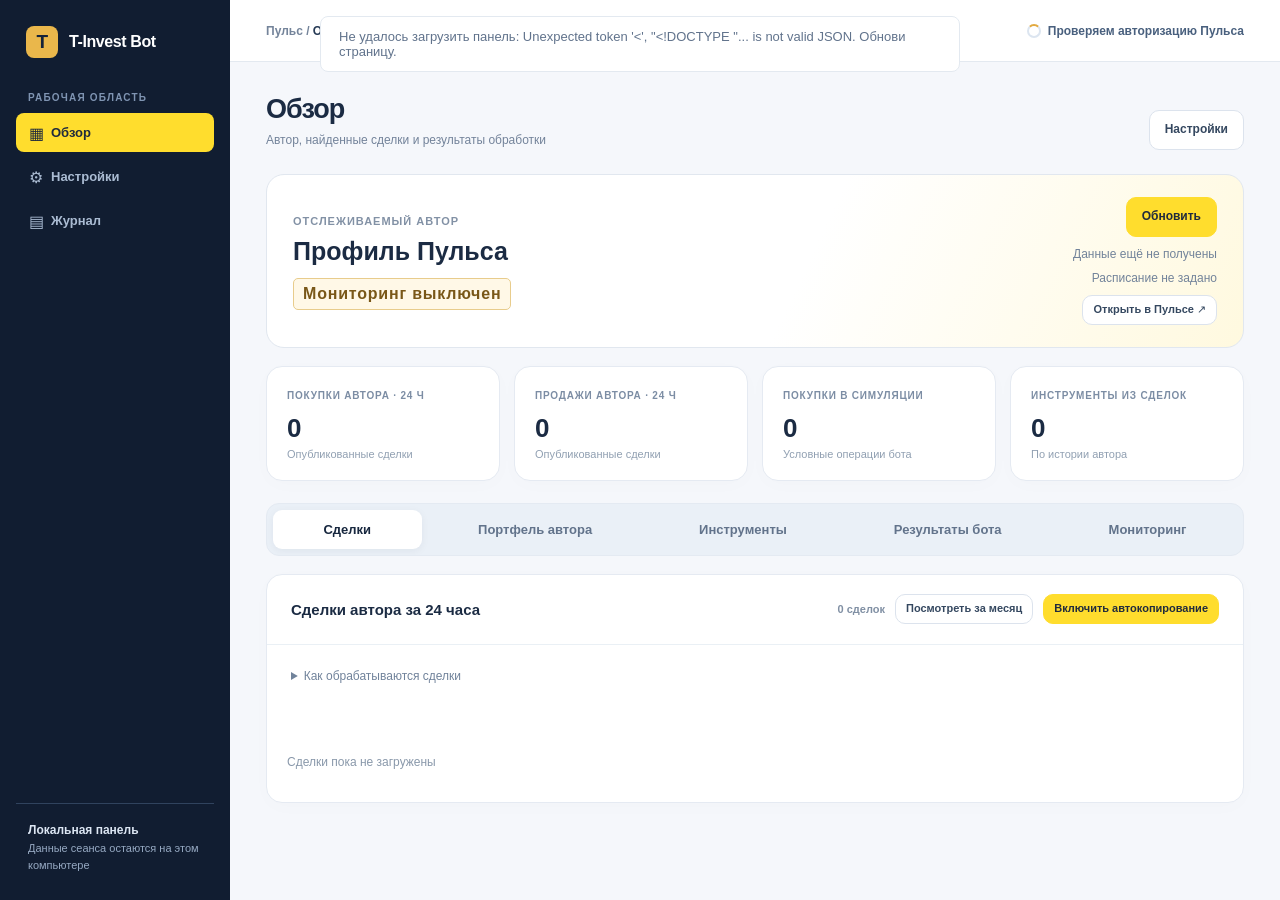
==== demo/index.html @ 5c8816dc "Expose explicit fail-closed approval for broker orders from browser signals" ====
<!doctype html>
<html lang="ru">
<head>
  <meta charset="utf-8">
  <meta name="viewport" content="width=device-width, initial-scale=1">
  <title>T-Invest Bot · Мониторинг Пульса</title>
  <style>
    :root { font-family: Inter, "Segoe UI", Arial, sans-serif; color:#18283f; background:#f3f6fa; font-synthesis:none; }
    * { box-sizing:border-box; }
    body { margin:0; min-width:320px; }
    button,input { font:inherit; }
    button { cursor:pointer; }
    button:disabled { opacity:.45; cursor:not-allowed; }
    [hidden] { display:none!important; }
    .startup-message { position:fixed; top:16px; left:50%; transform:translateX(-50%); z-index:20; max-width:calc(100% - 32px); padding:12px 18px; border:1px solid #e3e9f0; border-radius:8px; background:#fff; color:#61738c; font-size:13px; }
    .app { min-height:100vh; }
    .sidebar { position:fixed; inset:0 auto 0 0; width:230px; background:#142239; color:#c8d6e9; display:flex; flex-direction:column; padding:26px 16px; z-index:2; }
    .brand { display:flex; align-items:center; gap:11px; padding:0 10px 34px; color:#fff; font-size:16px; font-weight:780; letter-spacing:-.025em; }
    .brand-mark { width:32px; height:32px; display:grid; place-items:center; border-radius:8px; background:#eab74b; color:#142239; font-size:19px; font-weight:800; }
    .side-caption { padding:0 12px 10px; color:#7f94b2; font-size:10px; font-weight:750; letter-spacing:.12em; text-transform:uppercase; }
    .nav { display:grid; gap:5px; }
    .nav button { width:100%; border:0; border-radius:8px; background:transparent; color:#aabbd2; text-align:left; padding:12px 13px; font-size:13px; font-weight:650; }
    .nav button.active,.nav button:hover { color:#fff; background:#283d59; }
    .nav button span { display:inline-block; width:22px; font-size:16px; line-height:0; vertical-align:-2px; }
    .side-foot { margin-top:auto; border-top:1px solid #30435e; padding:17px 12px 0; font-size:11px; line-height:1.55; color:#96a9c2; }
    .side-foot b { display:block; color:#dce6f3; font-size:12px; }
    .main { margin-left:230px; min-width:0; }
    .topbar { min-height:68px; gap:12px; flex-wrap:wrap; display:flex; justify-content:space-between; align-items:center; padding:10px 36px; background:#fff; border-bottom:1px solid #e3e9f0; }
    .breadcrumb { color:#74849a; font-size:12px; font-weight:620; }
    .breadcrumb b { color:#263a55; }
    .top-right { display:flex; flex-wrap:wrap; gap:13px; align-items:center; font-size:11px; color:#61738c; }
    .badge { border:1px solid #e8cc8c; border-radius:5px; background:#fff8e7; color:#795718; padding:6px 9px; font-weight:790; letter-spacing:.05em; }
    .content { max-width:1450px; margin:0 auto; padding:32px 36px 60px; }
    .page-head { display:flex; justify-content:space-between; align-items:flex-end; gap:16px; margin-bottom:24px; }
    h1 { margin:0 0 6px; font-size:27px; line-height:1.15; letter-spacing:-.035em; }
    h2 { margin:0; font-size:15px; font-weight:750; }
    p { margin:0; }
    .subtle { color:#73839a; font-size:12px; line-height:1.55; }
    .live-status { display:flex; align-items:center; gap:7px; white-space:normal; max-width:380px; color:#49607e; font-size:12px; font-weight:700; }
    .dot { flex-shrink:0; width:8px; height:8px; border-radius:50%; background:#e2aa40; }
    .dot.good { background:#38a976; }
    .dot.bad { background:#d76a63; }
    .dot.loading { width:14px; height:14px; flex:none; background:transparent; border:2px solid #dce5f0; border-top-color:#e2aa40; animation:pulse-loading .8s linear infinite; }
    @keyframes pulse-loading { to { transform:rotate(360deg); } }
    @media (prefers-reduced-motion:reduce) { .dot.loading { animation-duration:2s; } }
    .cards { display:grid; grid-template-columns:repeat(4,minmax(0,1fr)); gap:14px; margin-bottom:20px; }
    .card,.panel { background:#fff; border:1px solid #e1e8f0; border-radius:11px; min-width:0; }
    .card { min-height:110px; padding:18px 19px; }
    .card-label { color:#7c8da4; font-size:10px; text-transform:uppercase; letter-spacing:.08em; font-weight:780; }
    .card strong { display:block; margin:12px 0 3px; font-size:26px; line-height:1; letter-spacing:-.035em; }
    .card small { color:#91a0b2; font-size:11px; }
    .panel-head { min-height:58px; display:flex; align-items:center; justify-content:space-between; gap:12px; padding:0 20px; border-bottom:1px solid #eaf0f5; }
    .panel-body { padding:20px; }
    .tag { color:#8190a4; font-size:11px; font-weight:660; }
    .overview-flow { display:grid; gap:20px; }
    .summary-grid { display:grid; grid-template-columns:repeat(2,minmax(0,1fr)); gap:20px; align-items:stretch; }
    .details-grid { display:grid; grid-template-columns:minmax(0,1.85fr) minmax(280px,.8fr); gap:20px; align-items:start; }
    .telegram-health { display:flex; align-items:center; gap:9px; padding:3px 0 9px; font-size:13px; font-weight:730; color:#283e5b; }
    .rule-grid { display:grid; grid-template-columns:repeat(2,minmax(0,1fr)); gap:10px; margin:12px 0 20px; }
    .schedule-box { margin:16px 0; padding:16px; border:1px solid #e1e8f0; border-radius:9px; background:#f9fbfd; }
    .schedule-days { display:flex; flex-wrap:wrap; gap:8px; margin:12px 0 16px; }
    .schedule-day { position:relative; cursor:pointer; }
    .schedule-day input { position:absolute; opacity:0; width:1px; height:1px; }
    .schedule-day span { display:block; padding:9px 12px; border:1px solid #d0dbe8; border-radius:7px; background:#fff; font-size:12px; font-weight:700; }
    .schedule-day input:checked + span { color:#263047; border-color:#ffdd2d; background:#ffdd2d; }
    .schedule-day input:focus-visible + span { outline:3px solid #4079ba55; outline-offset:2px; }
    .rule-box { border:1px solid #e3eaf2; border-radius:8px; padding:14px; background:#f9fbfd; }
    .rule-box h3 { font-size:12px; margin:0 0 12px; }
    .rule-box .field { margin-bottom:10px; }
    .rule-box .field:last-child { margin-bottom:0; }
    .rule-box .field label { font-size:10px; }
    .rule-box .field input { height:35px; }
    .trade-actions { display:flex; align-items:center; gap:10px; flex-wrap:wrap; }
    .portfolio-list { margin-top:8px; }
    .stack { display:grid; gap:20px; }
    .source-line { display:flex; justify-content:space-between; gap:15px; padding:11px 0; border-bottom:1px solid #edf1f5; font-size:12px; }
    .source-line:last-child { border:0; }
    .source-line span { color:#8191a7; }
    .source-line b { color:#263b56; text-align:right; font-weight:700; overflow-wrap:anywhere; }
    .button { display:inline-flex; align-items:center; justify-content:center; gap:8px; min-height:38px; border:1px solid #255d9f; border-radius:8px; background:#255d9f; color:#fff; padding:8px 15px; font-size:12px; font-weight:730; line-height:1.4; text-decoration:none; transition:background .15s,border-color .15s,box-shadow .15s; }
    .button:focus-visible { outline:3px solid #4079ba55; outline-offset:3px; }
    .button.token-link { margin:0 0 0 auto; border-color:#ffdd2d; background:#ffdd2d; color:#263047; white-space:nowrap; }
    .button.token-link:hover { background:#f5cf18; border-color:#f5cf18; color:#18283f; }
    .token-heading { flex-wrap:wrap; padding:12px 20px; }
    .panel-title { display:grid; gap:4px; }
    .token-link svg { width:15px; height:15px; flex:none; }
    .button:hover { background:#1d4d85; }
    .button.ghost { color:#255d9f; background:#fff; }
    .button.ghost:hover { background:#f2f7fd; }
    .button.neutral { color:#32455e; border-color:#cbd7e5; background:#fff; }
    .button.small { min-height:30px; padding:0 10px; font-size:11px; }
    .button.wide { width:100%; }
    .muted { color:#8796aa; font-size:11px; line-height:1.5; }
    .space-top { margin-top:15px; }
    .table-wrap { overflow:auto; max-height:620px; }
    table { border-collapse:collapse; width:100%; min-width:630px; }
    th { position:sticky; top:0; z-index:1; background:#f9fbfd; color:#8190a3; height:40px; text-align:left; padding:0 17px; font-size:10px; text-transform:uppercase; letter-spacing:.055em; }
    td { border-top:1px solid #edf1f5; padding:11px 17px; color:#4c607c; font-size:12px; }
    td b { color:#20344f; }
    .pill { display:inline-block; padding:4px 7px; border-radius:5px; font-size:10px; font-weight:750; }
    .pill.buy { color:#22744d; background:#e5f5ec; }
    .pill.sell { color:#9b5c39; background:#fff0e6; }
    .empty { padding:31px 20px; color:#8998aa; font-size:12px; line-height:1.5; }
    .search { width:100%; height:38px; border:1px solid #d0dbe8; border-radius:6px; background:#fff; color:#1e304a; padding:0 11px; outline:none; font-size:12px; }
    .search:focus,input:focus { border-color:#4079ba; box-shadow:0 0 0 3px #4079ba1b; outline:none; }
    .link { color:#255d9f; background:none; border:0; padding:0; font-size:12px; font-weight:730; text-align:left; }
    .link:hover { text-decoration:underline; }
    .view { display:none; }
    .view.active { display:block; }
    .settings-grid { display:grid; grid-template-columns:minmax(0,1.15fr) minmax(300px,.85fr); gap:20px; align-items:start; }
    .field { margin-bottom:18px; }
    .field label { display:block; color:#344a65; font-size:12px; font-weight:720; margin-bottom:7px; }
    .field input, .field select { width:100%; height:41px; border:1px solid #cfd9e6; border-radius:6px; padding:0 11px; background:#fff; color:#1b2e48; font-size:12px; }
    .field small { display:block; color:#8999ac; font-size:11px; line-height:1.45; margin-top:6px; }
    .field-row { display:grid; grid-template-columns:1fr 1fr; gap:16px; }
    .segment { display:grid; grid-template-columns:1fr 1fr; gap:4px; padding:4px; border:1px solid #dbe4ee; border-radius:8px; background:#f3f6fa; }
    .segment button { border:0; border-radius:6px; padding:12px; color:#637893; background:transparent; font-size:12px; font-weight:760; }
    .segment button.active { color:#1c416e; background:#fff; box-shadow:0 1px 5px #14223917; }
    .switch { display:flex; justify-content:space-between; align-items:center; gap:18px; padding:15px 0; border-top:1px solid #edf1f5; }
    .switch b { display:block; font-size:12px; }
    .switch small { display:block; color:#8b9bad; font-size:11px; margin-top:4px; }
    .switch input { width:18px; height:18px; flex:none; accent-color:#255d9f; }
    .form-actions { display:flex; gap:10px; align-items:center; flex-wrap:wrap; margin-top:15px; }
    .toast { color:#25704b; font-size:11px; }
    .toast.error { color:#ae4444; }
    .demo-box { padding:16px; border:1px solid #e2e9f1; border-radius:8px; background:#f8fafc; display:flex; align-items:center; justify-content:space-between; gap:10px; margin-bottom:15px; }
    .demo-box b { display:block; font-size:13px; }
    .demo-box small { color:#8a9aaf; font-size:11px; }
    .demo-actions { display:flex; gap:9px; }
    .demo-actions button { flex:1; }
    .auth { position:fixed; inset:0; z-index:10; background:#14223999; backdrop-filter:blur(3px); display:grid; place-items:center; padding:22px; }
    .overview-tools { display:flex; align-items:center; justify-content:flex-end; flex-wrap:wrap; gap:14px; }
    .blogger-dialog { width:min(840px,calc(100% - 28px)); max-height:85dvh; padding:0; border:1px solid #e0e7f0; border-radius:18px; color:#18283f; background:#fff; box-shadow:0 28px 90px #14223935; }
    .blogger-dialog::backdrop { background:#14223988; backdrop-filter:blur(4px); }
    .blogger-dialog .panel-head { padding:18px 24px; }
    .blogger-dialog .panel-head h2 { font-size:20px; }
    .blogger-body { padding:24px; }
    .blogger-grid { display:grid; grid-template-columns:280px minmax(0,1fr); gap:30px; margin:24px 0; align-items:center; }
    .blogger-donut { width:260px; height:260px; margin:auto; border-radius:50%; display:grid; place-items:center; background:#e6edf5; }
    .blogger-donut-center { width:184px; height:184px; border-radius:50%; background:#fff; display:flex; flex-direction:column; align-items:center; justify-content:center; text-align:center; padding:20px; }
    .blogger-donut-center b { font-size:26px; }
    .blogger-donut-center span { font-size:12px; line-height:1.4; color:#7b8da4; margin-top:5px; }
    .blogger-legend { max-height:350px; overflow:auto; }
    .blogger-row { display:flex; align-items:center; gap:10px; padding:11px 0; border-bottom:1px solid #edf1f5; font-size:13px; }
    .blogger-row i { width:10px; height:10px; border-radius:50%; flex:none; }
    .blogger-row span { flex:1; overflow-wrap:anywhere; }
    .blogger-row b { white-space:nowrap; }
    @media (max-width:600px) { .blogger-grid { grid-template-columns:1fr; gap:20px; } .blogger-body { padding:18px; } .blogger-dialog .panel-head { padding:16px 18px; } .overview-tools { justify-content:flex-start; } }
    .auth-card { width:min(100%,490px); background:#fff; border:1px solid #e0e7f0; border-radius:16px; box-shadow:0 26px 70px #1422391a; overflow:hidden; }
    .auth-top { background:#142239; padding:22px 26px; color:#fff; display:flex; align-items:center; justify-content:space-between; }
    .auth-top .brand { padding:0; }
    .auth-close { border:0; border-radius:6px; width:30px; height:30px; background:#ffffff1b; color:#fff; font-size:20px; line-height:1; }
    .auth-close:hover { background:#ffffff30; }
    .auth-body { padding:33px 34px 36px; }
    .auth-body .eyebrow { color:#bd8b30; font-weight:800; font-size:11px; letter-spacing:.12em; text-transform:uppercase; }
    .auth-body h1 { margin:12px 0 12px; font-size:28px; }
    .auth-body p { color:#6e8099; font-size:13px; line-height:1.55; margin-bottom:23px; }
    .auth-status { display:flex; gap:9px; align-items:flex-start; padding:13px 14px; border:1px solid #e5ebf2; border-radius:7px; color:#60738d; background:#f8fafc; font-size:11px; line-height:1.5; margin-top:17px; }
    .auth-status .dot { margin-top:4px; flex:none; }
    @media (max-width:1250px) { .details-grid { grid-template-columns:1fr; } }
    @media (max-width:1150px) { .cards { grid-template-columns:repeat(2,1fr); } .settings-grid { grid-template-columns:1fr; } }
    @media (max-width:700px) {
      .sidebar { position:static; width:auto; height:auto; padding:13px 15px; }
      .brand { padding:0 0 12px; } .side-caption,.side-foot { display:none; }
      .nav { display:flex; overflow:auto; } .nav button { width:auto; white-space:nowrap; padding:10px 12px; }
      .main { margin:0; }.topbar { min-height:52px; padding:10px 17px; }.top-right > #trade-top-status { display:none; }
      .content { padding:24px 16px 40px; }.page-head { align-items:flex-start; }.live-status { font-size:11px; }
      .cards { gap:9px; }.card { min-height:94px; padding:13px; }.card strong { font-size:22px; }
      .field-row { grid-template-columns:1fr; gap:0; }.panel-body { padding:16px; }
      .summary-grid { grid-template-columns:1fr; }.auth-body { padding:27px 24px 30px; }
      .rule-grid { grid-template-columns:1fr; }
      #today-list.table-wrap { max-height:none; }
      #today-list table { min-width:0; }
      #today-list thead { display:none; }
      #today-list tbody { display:grid; gap:10px; padding:12px; }
      #today-list tr { display:grid; padding:7px 0; border:1px solid #e5ebf2; border-radius:8px; }
      #today-list td { border:0; padding:6px 12px; display:flex; justify-content:space-between; gap:14px; text-align:right; }
      #today-list td::before { content:attr(data-label); color:#8a99ac; text-align:left; }
    }

    /* Settings navigation and shared visual rhythm. */
    :root { background:#f5f7fb; color:#1b2b43; }
    .sidebar { background:#111d31; }
    .nav button.active { background:#ffdd2d; color:#202b3d; }
    .nav button:hover:not(.active) { background:#24334b; }
    .card,.panel { border-color:#e5eaf2; border-radius:16px; box-shadow:0 4px 20px #13213804; }
    .card { padding:22px; }
    .panel-head { padding:18px 24px; min-height:70px; }
    .panel-body { padding:24px; }
    .button { background:#ffdd2d; border-color:#ffdd2d; color:#202b3d; border-radius:10px; min-height:40px; }
    .button:hover { background:#f3ce14; border-color:#f3ce14; }
    .button.ghost,.button.neutral { background:#fff; border-color:#dce3ed; color:#354860; }
    .button.ghost:hover,.button.neutral:hover { background:#f6f8fb; border-color:#bac8d9; }
    .field input,.field select { height:44px; border-radius:9px; font-size:13px; }
    .field label { font-size:13px; }
    .field small,.switch small { font-size:12px; line-height:1.6; color:#74859b; }
    .switch { padding:18px 0; }
    .switch b { font-size:13px; }
    .switch input { accent-color:#d9b600; }
    .settings-connections { margin-bottom:24px; background:#fff; }
    .settings-connections .panel-head { min-height:0; border:0; padding-bottom:0; }
    .settings-connections .panel-body { display:grid; grid-template-columns:repeat(4,minmax(0,1fr)); gap:24px; padding-top:16px; }
    .settings-connections .source-line { display:grid; gap:7px; border:0; padding:0; }
    .settings-connections .source-line b { text-align:left; }
    .settings-tabs { display:flex; overflow-x:auto; gap:6px; padding:6px; margin-bottom:22px; border:1px solid #e4eaf2; border-radius:13px; background:#eaf0f7; }
    .settings-tabs button { flex:1 0 auto; padding:12px 17px; border:0; border-radius:9px; background:transparent; color:#62738b; font-size:13px; font-weight:700; white-space:nowrap; }
    .settings-tabs button[aria-selected="true"] { background:#fff; color:#18283f; box-shadow:0 2px 8px #15283b0e; }
    .settings-tabs button:focus-visible { outline:2px solid #bd9a00; outline-offset:-2px; }
    .settings-tab-panel { min-width:0; }
    .settings-tab-panel .panel-title { gap:7px; }
    .settings-tab-panel .panel-head h2 { font-size:18px; }
    .settings-tab-panel .rule-grid { gap:16px; }
    .settings-tab-panel .rule-box { padding:20px; background:#f8fafc; border-radius:12px; }
    .settings-tab-panel .rule-box h3 { font-size:15px; margin-bottom:20px; }
    .settings-tab-panel .rule-box .field label { font-size:12px; }
    .settings-tab-panel .rule-box .field input { height:42px; }
    .api-grid { display:grid; grid-template-columns:repeat(2,minmax(0,1fr)); gap:20px; align-items:start; }
    .settings-savebar { position:sticky; bottom:12px; z-index:3; margin-top:22px; padding:16px 22px; background:#ffffffed; border:1px solid #e4eaf2; border-radius:13px; box-shadow:0 8px 30px #192c4410; backdrop-filter:blur(10px); }
    .settings-savebar .form-actions { margin:0; }
    .settings-savebar .toast { font-size:12px; }
    #settings-general .panel-body,#settings-telegram .panel-body,#settings-policy .panel-body { max-width:900px; }
    #settings-telegram .field-row { grid-template-columns:1fr; }
    @media (max-width:900px) { .settings-connections .panel-body { grid-template-columns:repeat(2,minmax(0,1fr)); } .api-grid { grid-template-columns:1fr; } }
    @media (max-width:700px) { .panel-head,.panel-body { padding:18px; } .settings-tabs button { padding:11px 14px; } .settings-savebar { bottom:8px; padding:14px; } .settings-tab-panel .rule-box { padding:16px; } }

    .author-hero { display:flex; align-items:center; justify-content:space-between; gap:24px; padding:28px; margin-bottom:24px; border:1px solid #e1e7ef; border-radius:18px; background:linear-gradient(115deg,#fff 55%,#fff9df); }
    .hero-eyebrow { font-size:11px; color:#8291a5; text-transform:uppercase; letter-spacing:.09em; font-weight:700; }
    .author-hero h2 { font-size:26px; margin:10px 0; overflow-wrap:anywhere; }
    .author-hero p { color:#5e728c; font-size:13px; }
    .hero-meta { display:grid; gap:10px; font-size:12px; color:#72839a; justify-items:end; text-align:right; }
    .holdings-grid { display:grid; grid-template-columns:repeat(3,minmax(0,1fr)); gap:10px; }
    .holding-row { display:flex; justify-content:space-between; align-items:center; gap:14px; border:1px solid #e9edf3; padding:13px 15px; border-radius:10px; font-size:13px; background:#f9fbfd; }
    .holding-row span { overflow-wrap:anywhere; color:#4c607b; }
    .holding-row b { white-space:nowrap; }
    #investor-portfolio-rows { display:grid; gap:8px; margin-top:12px; }
    .policy-fields details { margin:16px 0; padding:14px; border:1px solid #e2e8f0; border-radius:10px; }
    .policy-fields summary { cursor:pointer; font-size:13px; font-weight:700; }
    @media(max-width:1000px) { .holdings-grid { grid-template-columns:repeat(2,minmax(0,1fr)); } }
    @media(max-width:700px) { .author-hero { display:grid; padding:20px; gap:18px; } .hero-meta { text-align:left; justify-items:start; } .holdings-grid { grid-template-columns:1fr; } }

    .status-link { padding:0; border:0; background:transparent; color:inherit; font:inherit; text-align:left; }
    .status-link:hover { text-decoration:underline; text-underline-offset:3px; }
    .status-link:focus-visible { outline:2px solid #c3a00c; outline-offset:4px; }
    .journal-count { display:inline-block; min-width:20px; margin-left:5px; padding:2px 6px; border-radius:6px; background:#e8edf4; font-size:11px; }
    .journal-current { display:grid; gap:10px; padding:18px; border-radius:12px; background:#f5f8fc; border:1px solid #e2e9f2; }
    .diagnostic-feed { display:grid; gap:12px; }
    .diagnostic-card { padding:18px 20px; border:1px solid #edd5d2; border-left:3px solid #d7887d; border-radius:10px; background:#fff; }
    .diagnostic-card.pending { border-color:#e8dfba; border-left-color:#d8b633; }
    .diagnostic-meta { display:flex; justify-content:space-between; gap:10px; flex-wrap:wrap; color:#8593a7; font-size:11px; }
    .diagnostic-card h3 { font-size:14px; margin:12px 0 7px; }
    .diagnostic-card p { color:#637690; font-size:13px; line-height:1.6; overflow-wrap:anywhere; }

    .topbar { min-height:62px; }
    .top-right { gap:0; }
    .top-right .live-status { max-width:320px; }
    .top-right .status-link { overflow:hidden; text-overflow:ellipsis; white-space:nowrap; max-width:280px; }
    .hero-badges { display:flex; gap:8px; margin-top:12px; }
    .author-hero { padding:22px 26px; margin-bottom:18px; }
    .author-hero h2 { margin:8px 0 0; font-size:25px; }
    .cards { margin-bottom:22px; }
    .card { min-height:96px; padding:18px 20px; }
    .overview-tabs { margin-bottom:18px; }
    .overview-tab-panel { min-width:0; }
    .overview-tab-panel > .panel { width:100%; }
    #settings-telegram { display:grid; gap:20px; }
    #overview-results .panel-body,#overview-connection .panel-body { max-width:900px; }
    .copy-help summary { cursor:pointer; color:#71839b; font-size:12px; }
    .copy-help p { margin-top:12px; }
    #overview-connection #overview-progress { margin:14px 0 0; color:#465e7a; font-size:13px; font-weight:650; }
    @media(max-width:700px){ .topbar { padding:12px 17px; min-height:54px; } .top-right .status-link { max-width:210px; font-size:11px; } .author-hero { padding:18px; } .hero-meta { gap:8px; } .overview-tabs button { padding:11px 13px; } }
  </style>
</head>
<body>
  <p class="startup-message" id="startup-message" role="status">Загружаем настройки панели…</p>
  <div class="auth" id="auth-screen" hidden role="dialog" aria-modal="true" aria-labelledby="auth-title">
    <div class="auth-card">
      <div class="auth-top"><div class="brand"><span class="brand-mark">T</span><span>T-Invest Bot</span></div><button class="auth-close" type="button" id="auth-dismiss" aria-label="Закрыть окно подключения">×</button></div>
      <div class="auth-body">
        <span class="eyebrow">Доступ к данным</span>
        <h1 id="auth-title">Подключить Пульс</h1>
        <p id="auth-instructions">Войди в Т-Банк в открывшемся окне. После входа админка сама откроет сделки автора и запомнит сеанс на этом компьютере.</p>
        <button class="button wide" type="button" id="auth-button">Войти в Т-Банк</button>
        <a class="button neutral wide" id="server-browser-auth" target="_blank" rel="noopener noreferrer" hidden>Открыть серверный браузер</a>
        <button class="button neutral wide" type="button" id="auth-show" hidden>Показать окно Пульса</button>
        <div class="auth-status"><span class="dot" id="auth-dot"></span><span id="auth-message">Проверяем сохранённый вход…</span></div>
      </div>
    </div>
  </div>
  <dialog class="blogger-dialog" id="blogger-portfolio-dialog" aria-labelledby="blogger-portfolio-title">
    <div class="panel-head"><h2 id="blogger-portfolio-title">Портфель блогера</h2><button class="button neutral small" type="button" id="blogger-portfolio-close" aria-label="Закрыть портфель блогера">Закрыть</button></div>
    <div class="blogger-body"><p class="subtle" id="blogger-portfolio-message" role="status">Портфель ещё не проверен</p><div class="blogger-grid" id="blogger-portfolio-chart" hidden><div class="blogger-donut" id="blogger-portfolio-donut" role="img" aria-label="Доли видимых позиций автора"><div class="blogger-donut-center"><b id="blogger-visible-share">—</b><span>видимые доли портфеля</span></div></div><div class="blogger-legend" id="blogger-portfolio-legend"></div></div><p class="muted">Показаны последние прочитанные данные выбранного автора. Серая часть означает непрочитанные или скрытые доли. Диаграмма не показывает размер счёта и не доказывает отсутствие коротких позиций.</p></div>
  </dialog>
  <div class="auth" id="order-confirm" role="dialog" aria-modal="true" aria-labelledby="order-title" hidden>
    <div class="auth-card"><div class="auth-top"><div class="brand"><span class="brand-mark">T</span><span>Реальная заявка</span></div><button class="auth-close" type="button" id="order-close" aria-label="Закрыть подтверждение">×</button></div>
      <div class="auth-body"><span class="eyebrow">Проверка перед отправкой</span><h1 id="order-title">Подтверди заявку</h1><p id="order-summary">Загружаем цену и лимиты…</p><div class="source-line"><span>Счёт</span><b id="order-account">—</b></div><div class="source-line"><span>Лоты</span><b id="order-quantity">—</b></div><div class="source-line"><span>Лимитная цена</span><b id="order-price">—</b></div><div class="source-line"><span>Оценка суммы / ГО</span><b id="order-amount">—</b></div><p class="muted space-top">Цена и доступное количество проверяются повторно при отправке. Исполнение заявки может быть частичным.</p><div class="form-actions"><button class="button" id="order-submit" type="button">Отправить реальную заявку</button><button class="button neutral" id="order-cancel" type="button">Отмена</button></div><p class="toast error space-top" id="order-message" role="status"></p></div>
    </div>
  </div>
  <div class="app" id="admin-app" inert>
    <aside class="sidebar">
      <div class="brand"><span class="brand-mark">T</span><span>T-Invest Bot</span></div>
      <div class="side-caption">Рабочая область</div>
      <nav class="nav" aria-label="Разделы">
        <button class="active" type="button" data-view="overview"><span>▦</span>Обзор</button>
        <button type="button" data-view="settings"><span>⚙</span>Настройки</button>
        <button type="button" data-view="journal"><span>▤</span>Журнал</button>
      </nav>
      <div class="side-foot" id="panel-location"><b>Локальная панель</b>Данные сеанса остаются на этом компьютере</div>
    </aside>
    <main class="main">
        <div class="topbar"><span class="breadcrumb">Пульс / <b id="breadcrumb">Обзор</b></span><div class="top-right"><div class="live-status" role="status" aria-live="polite"><i class="dot loading" id="source-dot" aria-hidden="true"></i><button type="button" class="status-link" id="source-status">Проверяем авторизацию Пульса</button></div></div></div>
      <div class="content">
        <section class="view active" id="view-overview">
<div class="page-head"><div><h1>Обзор</h1><p class="subtle">Автор, найденные сделки и результаты обработки</p></div><button class="button neutral" type="button" id="overview-settings">Настройки</button></div>
<section class="author-hero"><div><span class="hero-eyebrow">Отслеживаемый автор</span><h2 id="profile-heading">Профиль Пульса</h2><div class="hero-badges"><span class="badge" id="mode-badge">Мониторинг выключен</span></div></div><div class="hero-meta"><button class="button" type="button" id="refresh-author">Обновить</button><span id="overview-updated">Данные ещё не получены</span><span id="overview-schedule">Расписание не задано</span><a class="button neutral small" id="author-profile-link" target="_blank" rel="noopener noreferrer">Открыть в Пульсе ↗</a></div></section>
<div class="cards">
            <div class="card"><span class="card-label">Покупки автора · 24 ч</span><strong id="source-buys">0</strong><small>Опубликованные сделки</small></div>
            <div class="card"><span class="card-label">Продажи автора · 24 ч</span><strong id="source-sells">0</strong><small>Опубликованные сделки</small></div>
            <div class="card"><span class="card-label" id="bot-activity-label">Покупки в симуляции</span><strong id="our-buys">0</strong><small id="bot-activity-note">Условные операции бота</small></div>
            <div class="card"><span class="card-label">Инструменты из сделок</span><strong id="instrument-total">0</strong><small>По истории автора</small></div>
          </div>
<div class="settings-tabs overview-tabs" role="tablist" aria-label="Данные обзора"><button type="button" role="tab" id="overview-tab-trades" data-overview-tab="trades" aria-controls="overview-trades" aria-selected="true" tabindex="0">Сделки</button><button type="button" role="tab" id="overview-tab-portfolio" data-overview-tab="portfolio" aria-controls="overview-portfolio" aria-selected="false" tabindex="-1">Портфель автора</button><button type="button" role="tab" id="overview-tab-instruments" data-overview-tab="instruments" aria-controls="overview-instruments" aria-selected="false" tabindex="-1">Инструменты</button><button type="button" role="tab" id="overview-tab-results" data-overview-tab="results" aria-controls="overview-results" aria-selected="false" tabindex="-1">Результаты бота</button><button type="button" role="tab" id="overview-tab-connection" data-overview-tab="connection" aria-controls="overview-connection" aria-selected="false" tabindex="-1">Мониторинг</button></div>
<div class="overview-tab-panel" id="overview-trades" role="tabpanel" aria-labelledby="overview-tab-trades"><section class="panel"><div class="panel-head"><h2 id="trades-heading">Сделки автора за 24 часа</h2><div class="trade-actions"><span class="tag" id="today-count">0 сделок</span><button class="button neutral small" id="month-button" type="button">Посмотреть за месяц</button><button class="button small" id="auto-copy-button" type="button">Включить автокопирование</button></div></div><div class="panel-body"><details class="copy-help"><summary>Как обрабатываются сделки</summary><p class="subtle" id="copy-note">Повторение прошлой покупки требует нажатия в строке; новые сделки обрабатываются выбранным режимом.</p></details><p class="toast space-top" id="month-message" role="status"></p><p class="toast space-top" id="copy-message" role="status"></p></div><div id="today-list" class="empty">Сделки пока не загружены</div></section></div>
<div class="overview-tab-panel" id="overview-portfolio" role="tabpanel" aria-labelledby="overview-tab-portfolio" hidden><section class="panel author-holdings"><div class="panel-head"><div class="panel-title"><h2>Портфель автора</h2><p class="subtle">Видимые позиции и их доли в Пульсе</p></div><span class="tag" id="overview-portfolio-count">Ждём данные</span></div><div class="panel-body"><p class="subtle" id="overview-portfolio-status">Проверяем доступность портфеля</p><div id="overview-portfolio-rows" class="holdings-grid space-top"></div><p class="muted space-top">Это портфель выбранного автора. Скрытые и непрочитанные позиции не считаются отсутствующими.</p></div></section></div>
<div class="overview-tab-panel" id="overview-instruments" role="tabpanel" aria-labelledby="overview-tab-instruments" hidden><section class="panel"><div class="panel-head"><h2>Список инструментов автора</h2><span class="tag" id="instrument-count">0 инструментов</span></div><div class="panel-body"><p class="subtle" style="margin-bottom:14px">Инструменты, по которым автор совершал сделки. Текущие позиции показаны отдельно в портфеле автора.</p><input class="search" id="instrument-search" type="search" placeholder="Поиск по тикеру или названию" aria-label="Поиск инструмента"></div><div id="instrument-list" class="empty">Данные появятся после входа</div><div class="panel-body"><button class="button neutral small" type="button" id="instrument-more" hidden>Показать ещё</button></div><div id="history-panel" hidden><div class="panel-head"><h2 id="history-title">История</h2><button type="button" class="link" id="history-close">Закрыть</button></div><div id="history-list" class="empty"></div><div class="panel-body"><button class="button neutral small" type="button" id="history-more" hidden>Показать ещё</button></div></div></section></div>
<div class="overview-tab-panel" id="overview-results" role="tabpanel" aria-labelledby="overview-tab-results" hidden><section class="panel"><div class="panel-head"><h2>Результаты бота</h2><span class="tag">Симуляция / брокер</span></div><div class="panel-body"><p class="subtle">Условный портфель и реальные заявки учитываются раздельно.</p><div class="source-line space-top"><span>Условных операций</span><b id="demo-total">0</b></div><div class="source-line"><span>Условных позиций</span><b id="demo-position-count">0</b></div><div id="demo-positions" class="portfolio-list muted">Позиций пока нет</div><div class="source-line"><span>Последнее решение</span><b id="last-demo-decision">—</b></div><div class="source-line"><span>Реальных заявок</span><b id="real-order-count">0</b></div><hr><div class="source-line"><span>Реальный счёт · чтение</span><b id="broker-overview-status">Не подключён</b></div><div class="source-line"><span>Доступные рубли</span><b id="broker-overview-cash">—</b></div><div class="source-line"><span>Позиций на счёте</span><b id="broker-overview-positions">—</b></div></div></section></div>
<div class="overview-tab-panel" id="overview-connection" role="tabpanel" aria-labelledby="overview-tab-connection" hidden><section class="panel"><div class="panel-head"><h2>Подключение и мониторинг</h2><span class="tag">Пульс</span></div><div class="panel-body">
                <div class="source-line"><span>Профиль</span><b id="source-profile">—</b></div>
                <div class="source-line"><span>Режим</span><b id="source-mode">—</b></div>
                <div class="source-line"><span>Последняя проверка</span><b id="last-check">—</b></div>
                <div class="source-line"><span>Контроль входа (Яндекс Браузер / Brave)</span><b id="extension-status">Не подключено</b></div>
                <div class="source-line"><span>Последняя проверка входа</span><b id="extension-last">—</b></div>
                <a class="button neutral small space-top" id="extension-login" target="_blank" rel="noopener noreferrer">Войти в Пульс</a>
                <div class="form-actions space-top" style="flex-wrap:wrap">
                  <a class="button small" id="extension-download" href="/api/extension/download.zip" download="t-invest-pulse-extension.zip">Скачать расширение (.zip)</a>
                  <button class="button neutral small" id="extension-install" type="button" aria-expanded="false" aria-controls="extension-guide">Как установить</button>
                  <button class="button neutral small" id="extension-pair" type="button">Скопировать ключ</button>
                </div>
                <div id="extension-guide" class="copy-help space-top" hidden>
                  <p><b>Установка в Яндекс Браузер</b></p>
                  <p>1. Скачай ZIP и распакуй архив в постоянную папку <code>t-invest-pulse-extension</code>.</p>
                  <p>2. Открой в Яндекс Браузере <code>browser://extensions</code>.</p>
                  <p>3. Включи «Режим разработчика» и нажми «Загрузить распакованное расширение». Выбери папку, где лежит <code>manifest.json</code>.</p>
                  <p>4. Скопируй ключ из своего кабинета. В расширении укажи URL панели, свой логин и ключ. Автор выбирается только в админке.</p>
                  <p>5. Нажми «Проверить связь» → «Войти и начать». Авторизуйся в Пульсе и оставь вкладку «Сделки» открытой.</p>
                  <p>6. История за 24 часа и 30 дней загрузится постепенно. Прогресс виден в разделе «Сделки».</p>
                  <p>7. Для загрузки портфеля нажми в расширении «Портфель автора», затем на сайте банка открой «Портфель» → «Компании». Видимые позиции и доли появятся в одноимённой вкладке админки.</p>
                  <p class="muted">Для Brave установка аналогична через <code>brave://extensions/</code>. При обновлении расширения замени файлы и нажми «Обновить» в списке расширений.</p>
                  <p class="muted">Браузеры не разрешают сайтам устанавливать распакованные расширения автоматически. Включение реальных заявок к этому расширению не относится.</p>
                </div>
                <p class="muted space-top" id="extension-note">Расширение контролирует только авторизацию раз в 2 минуты. Автор выбирается в админке. При потере входа придёт одно уведомление Telegram.</p>
                <p id="overview-progress">Проверяем подключение к Пульсу</p><p class="muted space-top" id="source-message">Подключаемся к Пульсу…</p>
                <button class="button neutral small space-top" id="refresh-source" type="button">Проверить данные</button>
              <div class="form-actions"><a class="button neutral small" id="server-browser-top" target="_blank" rel="noopener noreferrer" hidden>Браузер Пульса</a><button class="button neutral small" type="button" id="connect-pulse" hidden>Подключить Пульс</button><span id="trade-top-status">Брокерские заявки отключены</span></div></div></section></div>
</section>
        <section class="view" id="view-settings">
          <div class="page-head"><div><h1>Настройки</h1><p class="subtle">Управление мониторингом, сделками и подключениями</p></div></div>
<section class="panel settings-connections"><div class="panel-head"><h2>Статус подключения</h2></div><div class="panel-body"><div class="source-line"><span>Пульс</span><b id="auth-summary">—</b></div><div class="source-line"><span>Telegram-бот</span><b id="bot-summary">—</b></div><div class="source-line"><span>Брокерский счёт</span><b id="broker-summary">Не подключён</b></div><div class="source-line"><span>Торговый доступ</span><b id="trade-summary">Не подключён</b></div></div></section>
          <div class="settings-tabs" role="tablist" aria-label="Разделы настроек"><button type="button" role="tab" id="settings-tab-general" data-settings-tab="general" aria-controls="settings-general" aria-selected="true" tabindex="0">Общие</button><button type="button" role="tab" id="settings-tab-limits" data-settings-tab="limits" aria-controls="settings-limits" aria-selected="false" tabindex="-1">Лимиты</button><button type="button" role="tab" id="settings-tab-policy" data-settings-tab="policy" aria-controls="settings-policy" aria-selected="false" tabindex="-1">Правила из ТЗ</button><button type="button" role="tab" id="settings-tab-api" data-settings-tab="api" aria-controls="settings-api" aria-selected="false" tabindex="-1">API и счета</button><button type="button" role="tab" id="settings-tab-telegram" data-settings-tab="telegram" aria-controls="settings-telegram" aria-selected="false" tabindex="-1">Telegram</button><button type="button" role="tab" id="settings-tab-account" data-settings-tab="account" aria-controls="settings-account" aria-selected="false" tabindex="-1" hidden>Мой кабинет</button></div><form id="settings-form" novalidate><div class="settings-tab-panel" id="settings-general" role="tabpanel" aria-labelledby="settings-tab-general"><section class="panel"><div class="panel-head"><div class="panel-title"><h2>Мониторинг и режим работы</h2><p class="subtle">Выбери автора, расписание и способ обработки сделок.</p></div></div><div class="panel-body"><div class="field"><label for="profile">Ссылка на профиль Пульса</label><input id="profile" type="url" required autocomplete="off"></div><label class="switch"><span><b>Мониторинг сделок Пульса</b><small>Читает новые сделки автора и показывает их в журнале.</small></span><input id="monitor-enabled" type="checkbox"></label><div class="schedule-box"><label class="switch"><span><b>Работать по расписанию</b><small>Дни недели и время по Москве · МСК, UTC+3</small></span><input id="schedule-enabled" type="checkbox"></label><div id="schedule-fields" hidden><div class="schedule-days" role="group" aria-label="Дни начала мониторинга"><label class="schedule-day"><input type="checkbox" name="schedule-day" value="0"><span>Пн</span></label><label class="schedule-day"><input type="checkbox" name="schedule-day" value="1"><span>Вт</span></label><label class="schedule-day"><input type="checkbox" name="schedule-day" value="2"><span>Ср</span></label><label class="schedule-day"><input type="checkbox" name="schedule-day" value="3"><span>Чт</span></label><label class="schedule-day"><input type="checkbox" name="schedule-day" value="4"><span>Пт</span></label><label class="schedule-day"><input type="checkbox" name="schedule-day" value="5"><span>Сб</span></label><label class="schedule-day"><input type="checkbox" name="schedule-day" value="6"><span>Вс</span></label></div><div class="field-row"><div class="field"><label for="schedule-start">Начало, МСК</label><input id="schedule-start" type="time" value="09:00" required></div><div class="field"><label for="schedule-end">Окончание, МСК</label><input id="schedule-end" type="time" value="19:00" required></div></div><p class="muted">Если окончание раньше начала, мониторинг продолжится на следующий день. После паузы бот отслеживает новые сделки; накопленные за перерыв автоматически не копирует.</p></div><p class="muted space-top">Без расписания мониторинг работает круглосуточно. Обновление портфеля и проверка выставленных заявок продолжаются во время паузы.</p></div><div class="field"><label for="interval">Интервал проверки, сек.</label><input id="interval" type="number" min="30" max="3600" required><small>От 30 до 3600 секунд</small></div><label class="switch"><span><b>Автоматически повторять сделки · симуляция</b><small>Новые покупки и продажи проходят через лимиты. Продажа без своей условной позиции пропускается. Для акций, облигаций и фондов лот условно равен 1.</small></span><input id="auto-buy" type="checkbox"></label><div class="field"><label for="real-mode">Реальная торговля</label><select id="real-mode"><option value="off">Выключена</option><option value="confirm">Подтверждать каждую заявку</option><option value="auto">Автоматически по лимитам</option></select><small>Нужен отдельный торговый токен и выбранный счёт. При реальной торговле симуляция выключается. Выключение режима не отменяет уже выставленные заявки.</small></div><label class="switch"><span><b>Разрешить реальные заявки из расширения</b><small>Дополнительное разрешение, по умолчанию выключено. Требуются свежие данные выбранного автора и портфеля; каждая заявка проходит лимиты, правила подтверждения и защиту от повторов. Включать только после проверки на реальном аккаунте.</small></span><input id="extension-live-enabled" type="checkbox"></label></div></section>
          </div>
          <div class="settings-tab-panel" id="settings-limits" role="tabpanel" aria-labelledby="settings-tab-limits" hidden><section class="panel"><div class="panel-head"><div class="panel-title"><h2>Лимиты сделок</h2><p class="subtle">Отдельные ограничения для покупок и продаж.</p></div></div><div class="panel-body"><div class="field"><label>Лимиты покупок</label><small>Для реальной торговли проверь суммы перед включением. Фактическая стоимость лота и ГО берутся из API брокера.</small></div><div class="rule-grid">
                <div class="rule-box"><h3>Акции</h3><div class="field"><label for="stock-budget">Бюджет покупки, ₽</label><input id="stock-budget" type="number" min="1" max="10000000" required></div><div class="field"><label for="stock-lot">Максимальная цена одного лота, ₽</label><input id="stock-lot" type="number" min="1" max="10000000" required></div><div class="field"><label for="stock-position">Лимит позиции, ₽</label><input id="stock-position" type="number" min="1" max="10000000" required></div></div>
                <div class="rule-box"><h3>Облигации</h3><div class="field"><label for="bond-budget">Бюджет покупки, ₽</label><input id="bond-budget" type="number" min="1" max="10000000" required></div><div class="field"><label for="bond-lot">Максимальная цена одного лота, ₽</label><input id="bond-lot" type="number" min="1" max="10000000" required></div><div class="field"><label for="bond-position">Лимит позиции, ₽</label><input id="bond-position" type="number" min="1" max="10000000" required></div></div>
                <div class="rule-box"><h3>Фонды</h3><div class="field"><label for="fund-budget">Бюджет покупки, ₽</label><input id="fund-budget" type="number" min="1" max="10000000" required></div><div class="field"><label for="fund-lot">Максимальная цена одного лота, ₽</label><input id="fund-lot" type="number" min="1" max="10000000" required></div><div class="field"><label for="fund-position">Лимит позиции, ₽</label><input id="fund-position" type="number" min="1" max="10000000" required></div></div>
                <div class="rule-box"><h3>Фьючерсы</h3><div class="field"><label for="future-margin">Лимит обеспечения, ₽</label><input id="future-margin" type="number" min="1" max="10000000" required></div><div class="field"><label for="future-contracts">Максимум контрактов</label><input id="future-contracts" type="number" min="1" max="100" required></div></div>
              </div><div class="field"><label>Лимиты продаж</label><small>Сумма ограничивает продажу в обоих режимах, включая 100%. Доля считается от позиции, купленной ботом; остатки и заявки брокера проверяются отдельно. Для фьючерсов сумма означает освобождаемое ГО, а не выручку.</small></div><div class="rule-grid"><div class="rule-box"><h3>Акции</h3><div class="field"><label for="stock-sell-mode">Режим продажи</label><select id="stock-sell-mode"><option value="amount">На заданную сумму</option><option value="position">Закрыть долю позиции</option></select></div><div class="field"><label for="stock-sell-budget">Максимальная сумма продажи, ₽</label><input id="stock-sell-budget" type="number" min="1" max="10000000" required></div><div class="field"><label for="stock-sell-lot">Максимальная стоимость одного лота, ₽</label><input id="stock-sell-lot" type="number" min="1" max="10000000" required></div><div class="field"><label for="stock-sell-percent">Доля позиции бота, %</label><select id="stock-sell-percent"><option value="25">25%</option><option value="50">50%</option><option value="75">75%</option><option value="100">100%</option></select><small>Используется в режиме «Закрыть долю позиции»</small></div></div><div class="rule-box"><h3>Облигации</h3><div class="field"><label for="bond-sell-mode">Режим продажи</label><select id="bond-sell-mode"><option value="amount">На заданную сумму</option><option value="position">Закрыть долю позиции</option></select></div><div class="field"><label for="bond-sell-budget">Максимальная сумма продажи, ₽</label><input id="bond-sell-budget" type="number" min="1" max="10000000" required></div><div class="field"><label for="bond-sell-lot">Максимальная стоимость одного лота, ₽</label><input id="bond-sell-lot" type="number" min="1" max="10000000" required></div><div class="field"><label for="bond-sell-percent">Доля позиции бота, %</label><select id="bond-sell-percent"><option value="25">25%</option><option value="50">50%</option><option value="75">75%</option><option value="100">100%</option></select><small>Используется в режиме «Закрыть долю позиции»</small></div></div><div class="rule-box"><h3>Фонды</h3><div class="field"><label for="fund-sell-mode">Режим продажи</label><select id="fund-sell-mode"><option value="amount">На заданную сумму</option><option value="position">Закрыть долю позиции</option></select></div><div class="field"><label for="fund-sell-budget">Максимальная сумма продажи, ₽</label><input id="fund-sell-budget" type="number" min="1" max="10000000" required></div><div class="field"><label for="fund-sell-lot">Максимальная стоимость одного лота, ₽</label><input id="fund-sell-lot" type="number" min="1" max="10000000" required></div><div class="field"><label for="fund-sell-percent">Доля позиции бота, %</label><select id="fund-sell-percent"><option value="25">25%</option><option value="50">50%</option><option value="75">75%</option><option value="100">100%</option></select><small>Используется в режиме «Закрыть долю позиции»</small></div></div><div class="rule-box"><h3>Фьючерсы</h3><div class="field"><label for="future-sell-mode">Режим продажи</label><select id="future-sell-mode"><option value="amount">На заданную сумму</option><option value="position">Закрыть долю позиции</option></select></div><div class="field"><label for="future-sell-margin">Лимит освобождаемого ГО, ₽</label><input id="future-sell-margin" type="number" min="1" max="10000000" required></div><div class="field"><label for="future-sell-contracts">Максимум контрактов за продажу</label><input id="future-sell-contracts" type="number" min="1" max="100" required></div><div class="field"><label for="future-sell-percent">Доля позиции бота, %</label><select id="future-sell-percent"><option value="25">25%</option><option value="50">50%</option><option value="75">75%</option><option value="100">100%</option></select><small>Используется в режиме «Закрыть долю позиции»</small></div></div></div></div></section>
          </div>
          <div class="settings-tab-panel" id="settings-policy" role="tabpanel" aria-labelledby="settings-tab-policy" hidden><section class="panel"><div class="panel-head"><div class="panel-title"><h2>Правила из ТЗ</h2><p class="subtle">Условия подтверждения и проверки портфеля автора.</p></div></div><div class="panel-body"><div class="policy-fields"><label class="switch"><span><b>Условные подтверждения</b><small>Проверять портфель выбранного автора перед покупкой и продажей. Неизвестные данные требуют решения оператора.</small></span><input id="policy-enabled" type="checkbox"></label><label class="switch"><span><b>Подтверждать покупку при существующей позиции автора</b><small>Если актив есть у автора с ненулевой долей. Видимые 0% не вызывают это подтверждение.</small></span><input id="policy-existing" type="checkbox"></label><label class="switch"><span><b>Подтверждать продажу, если у автора осталась позиция</b><small>Сравниваем снимки портфеля после обнаруженной продажи. Если остаток неизвестен, тоже спрашиваем оператора.</small></span><input id="policy-remaining" type="checkbox"></label><label class="switch"><span><b>Подтверждать покупку и продажу с прибылью ниже порога</b><small>Прибыль выше или равна порогу проходит эту проверку. Если доходность сделки неизвестна, требуется подтверждение.</small></span><input id="policy-profit" type="checkbox"></label><div class="field-row"><div class="field"><label for="policy-threshold">Минимальная прибыль, %</label><input id="policy-threshold" type="number" min="0" max="100" step="0.01" value="0.15"></div><div class="field"><label for="policy-yield-unit">Единицы доходности в данных Пульса</label><select id="policy-yield-unit" aria-describedby="policy-yield-help"><option value="unknown">Не подтверждены: спрашивать оператора</option><option value="percent">Проценты: 0,15 означает 0,15%</option><option value="fraction">Доли: 0,0015 означает 0,15%</option></select><small class="muted" id="policy-yield-help">Это формат числа прибыли по сделке автора, а не доля актива в портфеле. В режиме «Доли» число умножается на 100. Если формат не проверен, оставь «Не подтверждены»: потребуется решение оператора. Прибыль ниже порога требует подтверждения и при покупке, и при продаже.</small></div></div><label class="switch"><span><b>Проверять сценарий продажа → покупка в симуляции</b><small>Условно открывать и закрывать короткие позиции. Реальные короткие заявки не отправляются.</small></span><input id="policy-short-demo" type="checkbox"></label><p class="muted" id="investor-portfolio-status">Проверяем доступность портфеля автора</p><details><summary>Показать видимые позиции автора</summary><div id="investor-portfolio-rows"></div></details><label class="switch"><span><b>Ограничить позицию долей своего портфеля</b><small>Необязательная функция: ограничивает собственную позицию клиента. Для реальных покупок; для фьючерсов ограничивается ГО.</small></span><input id="policy-position-cap" type="checkbox"></label><div class="field"><label for="policy-position-percent">Максимальная доля позиции / ГО, %</label><input id="policy-position-percent" type="number" min="1" max="100" value="10"></div><p class="muted">Существующая позиция и незавершённые покупки бота учитываются. При неизвестных данных автоматическая сделка не разрешается. Реальное открытие и закрытие коротких позиций пока заблокировано до проверки данных источника и брокера.</p></div></div></section>
          </div>
          <div class="settings-tab-panel" id="settings-api" role="tabpanel" aria-labelledby="settings-tab-api" hidden><div class="api-grid"><section class="panel"><div class="panel-head token-heading"><div class="panel-title"><h2>Брокерский счёт</h2><span class="tag">Только чтение</span></div><a class="button token-link" href="https://www.tbank.ru/invest/settings/api/" target="_blank" rel="noopener noreferrer">Получить токен<svg viewBox="0 0 24 24" fill="none" stroke="currentColor" stroke-width="1.8" stroke-linecap="round" stroke-linejoin="round" aria-hidden="true"><path d="M14 4h6v6M20 4l-9 9M10 4H6a2 2 0 0 0-2 2v12a2 2 0 0 0 2 2h12a2 2 0 0 0 2-2v-4"/></svg></a></div><div class="panel-body"><p class="subtle">Собственный портфель обновляется каждые 30 секунд независимо от Пульса. Для рублёвых акций, облигаций и фондов показываем стоимость и долю от портфеля. Для фьючерсов и валютных позиций доля не рассчитывается. Этот токен читает остаток и позиции. Для выставления заявок нужен отдельный торговый токен ниже.</p><div class="field space-top"><label for="broker-token">Токен T-Invest</label><input id="broker-token" type="password" autocomplete="new-password" placeholder="Вставь токен только для чтения"><small id="broker-token-hint">Сохранённый токен здесь не отображается</small></div><div class="form-actions"><button class="button" id="broker-connect" type="button">Подключить</button><button class="button neutral" id="broker-refresh" type="button">Обновить счёт</button></div><div class="field space-top"><label for="broker-account">Счёт</label><select id="broker-account"></select></div><p class="toast space-top" id="broker-message" role="status"></p><div class="source-line"><span>Доступные рубли</span><b id="broker-cash">—</b></div><div class="source-line"><span>Стоимость портфеля</span><b id="broker-total">—</b></div><div class="source-line"><span>Позиции</span><b id="broker-position-count">—</b></div><div id="broker-positions" class="portfolio-list muted">Подключи счёт, чтобы увидеть позиции</div><small id="broker-updated">—</small></div></section>
          <section class="panel"><div class="panel-head token-heading"><div class="panel-title"><h2>Реальные заявки</h2><span class="tag">T-Invest API</span></div><a class="button token-link" href="https://www.tbank.ru/invest/settings/api/" target="_blank" rel="noopener noreferrer">Получить токен<svg viewBox="0 0 24 24" fill="none" stroke="currentColor" stroke-width="1.8" stroke-linecap="round" stroke-linejoin="round" aria-hidden="true"><path d="M14 4h6v6M20 4l-9 9M10 4H6a2 2 0 0 0-2 2v12a2 2 0 0 0 2 2h12a2 2 0 0 0 2-2v-4"/></svg></a></div><div class="panel-body"><p class="subtle">Подключи отдельный токен с полным доступом. Он хранится локально и не показывается повторно. Торговля включается выбором режима и сохранением настроек.</p><div class="field space-top"><label for="trade-token">Торговый токен</label><input id="trade-token" type="password" autocomplete="new-password" placeholder="Токен с полным доступом"><small id="trade-token-hint">Не задан</small></div><div class="form-actions"><button class="button neutral" id="trade-connect" type="button">Проверить токен</button><button class="button neutral" id="trade-reconcile" type="button">Сверить заявки</button></div><div class="field space-top"><label for="trade-account">Торговый счёт</label><select id="trade-account"></select></div><p class="toast space-top" id="trade-message" role="status"></p><div class="source-line"><span>Подключение</span><b id="trade-connection">Не подключено</b></div><div class="source-line"><span>Режим</span><b id="trade-mode-status">Выключена</b></div></div></section>
          </div></div>
          <div class="settings-tab-panel" id="settings-telegram" role="tabpanel" aria-labelledby="settings-tab-telegram" hidden><section class="panel"><div class="panel-head"><div class="panel-title"><h2>Уведомления в Telegram</h2><p class="subtle">Настрой бота и получателя сообщений.</p></div></div><div class="panel-body"><div class="field-row"><div class="field"><label for="chat">Telegram ID получателя</label><input id="chat" type="text" inputmode="numeric" autocomplete="off" placeholder="Не указан"><small>Пустой ID — сообщения не отправляются</small></div></div><div class="field"><label for="token">Токен Telegram-бота</label><input id="token" type="password" autocomplete="new-password" placeholder="Не задан"><small id="token-hint">Хранится только локально; сохранённый токен не показывается</small></div><label class="switch"><span><b>Пауза уведомлений</b><small>Сигналы остаются в журнале</small></span><input id="paused" type="checkbox"></label><label class="switch"><span><b>Подтверждать заявки через Telegram</b><small>Кнопки решения в личном чате. Нужен отдельный бот без другого обработчика обновлений; нажми у него /start.</small></span><input id="policy-telegram" type="checkbox"></label><p class="muted">После сохранения настроек можно отправить тестовое сообщение.</p></div></section>
          <section class="panel"><div class="panel-head"><h2>Telegram-бот</h2><span class="tag">Уведомления</span></div><div class="panel-body"><div class="telegram-health"><i class="dot" id="telegram-dot"></i><strong id="telegram-state">Проверяем настройки</strong></div><div class="source-line"><span>Получатель</span><b id="telegram-recipient">—</b></div><div class="source-line"><span>Токен</span><b id="telegram-token-state">—</b></div><p class="muted space-top" id="telegram-note">Сообщения отправляются только на указанный ID.</p><button class="button neutral small space-top" id="telegram-test" type="button">Проверить отправку</button><p class="toast space-top" id="telegram-test-result" role="status"></p></div></section></div><div class="settings-savebar"><div class="form-actions"><button class="button" type="submit">Сохранить настройки</button><button class="button neutral" id="open-pulse" type="button" hidden>Открыть окно Пульса</button><span class="toast" id="settings-message" role="status"></span></div></div></form>
          <div class="settings-tab-panel" id="settings-account" role="tabpanel" aria-labelledby="settings-tab-account" hidden><section class="panel" id="account-panel" hidden><div class="panel-head"><h2>Мой кабинет</h2><span class="tag" id="account-login"></span></div><div class="panel-body"><p class="subtle">Токены, счета, лимиты и журнал этого кабинета отделены от других клиентов.</p><form id="password-form"><div class="field space-top"><label for="current-password">Текущий пароль панели</label><input id="current-password" type="password" autocomplete="current-password" required></div><div class="field"><label for="new-password">Новый пароль</label><input id="new-password" type="password" autocomplete="new-password" minlength="12" maxlength="72" required><small>Минимум 12 символов; максимум 72 байта UTF-8</small></div><div class="field"><label for="confirm-password">Повтори новый пароль</label><input id="confirm-password" type="password" autocomplete="new-password" required></div><button class="button neutral" id="change-password" type="submit">Изменить пароль</button><p class="toast space-top" id="password-message" role="status"></p></form>
          </div></section>
          </div></section>
<section class="view" id="view-journal"><div class="page-head"><div><h1>Журнал</h1><p class="subtle">Сделки, решения и состояние подключений</p></div><span class="tag" id="event-count">0 событий</span></div><div class="settings-tabs journal-tabs" role="tablist" aria-label="Разделы журнала"><button type="button" role="tab" id="journal-tab-trades" data-journal-tab="trades" aria-controls="journal-trades" aria-selected="true" tabindex="0">Сделки и заявки <span id="journal-count-trades" class="journal-count">0</span></button><button type="button" role="tab" id="journal-tab-decisions" data-journal-tab="decisions" aria-controls="journal-decisions" aria-selected="false" tabindex="-1">Решения оператора <span id="journal-count-decisions" class="journal-count">0</span></button><button type="button" role="tab" id="journal-tab-pulse" data-journal-tab="pulse" aria-controls="journal-pulse" aria-selected="false" tabindex="-1">Работа Пульса <span id="journal-count-pulse" class="journal-count">0</span></button><button type="button" role="tab" id="journal-tab-telegram" data-journal-tab="telegram" aria-controls="journal-telegram" aria-selected="false" tabindex="-1">Telegram <span id="journal-count-telegram" class="journal-count">0</span></button></div><div class="journal-tab-panel" id="journal-trades" role="tabpanel" aria-labelledby="journal-tab-trades"><section class="panel"><div class="panel-head"><div class="panel-title"><h2>Сделки и заявки</h2><p class="subtle">Найденные сигналы и результаты их обработки ботом</p></div></div><div id="events" class="empty">Сделок пока нет</div></section></div><div class="journal-tab-panel" id="journal-decisions" role="tabpanel" aria-labelledby="journal-tab-decisions" hidden>          <section class="panel space-top"><div class="panel-head"><h2>Решения оператора</h2><span class="tag">Telegram и панель</span></div><div class="panel-body" id="operator-approvals"></div></section>
          <section class="panel space-top"><div class="panel-head"><h2>Активы без повторного подтверждения</h2></div><div class="panel-body"><p class="subtle">Чтобы пометить актив, при подтверждении заявки выбери «Подтвердить и больше не спрашивать». Здесь можно снять пометку. Разрешение относится к выбранному профилю автора и счёту. Следующие сделки актива могут исполняться автоматически даже в режиме подтверждения каждой заявки. Денежные и процентные лимиты сохраняются.</p><div id="asset-consents" class="space-top"></div></div></section>
</div><div class="journal-tab-panel" id="journal-pulse" role="tabpanel" aria-labelledby="journal-tab-pulse" hidden><section class="panel"><div class="panel-head"><div class="panel-title"><h2>Работа Пульса</h2><p class="subtle">Статус расширения Brave и получение сделок; старые серверные ошибки — в архиве</p></div></div><div class="panel-body"><div class="journal-current"><span class="hero-eyebrow">Текущее состояние</span><b id="journal-pulse-status">Проверяем подключение</b><p id="journal-pulse-detail" class="subtle"></p></div><div id="pulse-events" class="diagnostic-feed space-top"></div></div></section></div><div class="journal-tab-panel" id="journal-telegram" role="tabpanel" aria-labelledby="journal-tab-telegram" hidden><section class="panel"><div class="panel-head"><div class="panel-title"><h2>Доставка в Telegram</h2><p class="subtle">Тестовые сообщения и доставка уведомлений по сделкам</p></div></div><div id="telegram-events" class="empty"></div></section></div></section>
      </div>
    </main>
  </div>
  <script>
    const el = id => document.getElementById(id);
    let instruments = [], today = [], month = {status:'idle',items:[]}, monthView = false, events = [], realOrders = [], selected = null, historyCursor = null, tokenConfigured = false, authStatus = 'checking', authDismissed = false, instrumentLimit = 60, autoCopyEnabled = false, realMode = 'off', currentPreview = null;
    let serverBrowserUrl = null, pulseWindow = null, popupBlocked = false, sharedSource = false, latestPulseState = null, extensionConnected = false, extensionMode = true;
    const tabs = [...document.querySelectorAll('[data-view]')];
    const pages = [...document.querySelectorAll('.view')];
    const names = {overview:'Обзор',settings:'Настройки',journal:'Журнал'};
    function showView(name) {
      tabs.forEach(button => button.classList.toggle('active', button.dataset.view === name));
      pages.forEach(page => page.classList.toggle('active', page.id === 'view-' + name));
      el('breadcrumb').textContent = names[name]; window.scrollTo(0,0);
    }
    el('overview-settings').addEventListener('click',()=>showView('settings'));
    tabs.forEach(button => button.addEventListener('click', () => showView(button.dataset.view)));
    const settingsTabs=[...document.querySelectorAll('[data-settings-tab]')];
    function showSettingsTab(name,focus=false){
      settingsTabs.forEach(button=>{const active=button.dataset.settingsTab===name;button.setAttribute('aria-selected',String(active));button.tabIndex=active?0:-1;if(active&&focus)button.focus();});
      document.querySelectorAll('.settings-tab-panel').forEach(panel=>panel.hidden=panel.id!=='settings-'+name);
      document.querySelector('.settings-savebar').hidden=name==='account';
    }
    settingsTabs.forEach(button=>{
      button.addEventListener('click',()=>showSettingsTab(button.dataset.settingsTab));
      button.addEventListener('keydown',event=>{const visible=settingsTabs.filter(tab=>!tab.hidden),index=visible.indexOf(button);let next;
        if(event.key==='ArrowRight')next=(index+1)%visible.length;
        if(event.key==='ArrowLeft')next=(index+visible.length-1)%visible.length;
        if(event.key==='Home')next=0;if(event.key==='End')next=visible.length-1;
        if(next!==undefined){event.preventDefault();showSettingsTab(visible[next].dataset.settingsTab,true);}
      });
    });
    // Reveal the tab before reporting invalid fields, including fields on hidden panels.
    function validateSettings(){
      const invalid=[...el('settings-form').elements].find(field=>field.willValidate&&!field.validity.valid);
      if(!invalid)return true;
      const panel=invalid.closest('.settings-tab-panel');if(panel)showSettingsTab(panel.id.replace('settings-',''),true);
      invalid.reportValidity();return false;
    }
    function showOverviewTab(name,focus=false){
      document.querySelectorAll('[data-overview-tab]').forEach(button=>{const active=button.dataset.overviewTab===name;button.setAttribute('aria-selected',String(active));button.tabIndex=active?0:-1;if(active&&focus)button.focus();});
      document.querySelectorAll('.overview-tab-panel').forEach(panel=>panel.hidden=panel.id!=='overview-'+name);
    }
    document.querySelectorAll('[data-overview-tab]').forEach(button=>{
      button.addEventListener('click',()=>showOverviewTab(button.dataset.overviewTab));
      button.addEventListener('keydown',event=>{const buttons=[...document.querySelectorAll('[data-overview-tab]')],index=buttons.indexOf(button);let next;
        if(event.key==='ArrowRight')next=(index+1)%buttons.length;if(event.key==='ArrowLeft')next=(index+buttons.length-1)%buttons.length;
        if(event.key==='Home')next=0;if(event.key==='End')next=buttons.length-1;
        if(next!==undefined){event.preventDefault();showOverviewTab(buttons[next].dataset.overviewTab,true);}
      });
    });
    function showJournalTab(name,focus=false){
      document.querySelectorAll('[data-journal-tab]').forEach(button=>{const active=button.dataset.journalTab===name;button.setAttribute('aria-selected',String(active));button.tabIndex=active?0:-1;if(active&&focus)button.focus();});
      document.querySelectorAll('.journal-tab-panel').forEach(panel=>panel.hidden=panel.id!=='journal-'+name);
    }
    document.querySelectorAll('[data-journal-tab]').forEach(button=>{
      button.addEventListener('click',()=>showJournalTab(button.dataset.journalTab));
      button.addEventListener('keydown',event=>{const buttons=[...document.querySelectorAll('[data-journal-tab]')],index=buttons.indexOf(button);let next;
        if(event.key==='ArrowRight')next=(index+1)%buttons.length;if(event.key==='ArrowLeft')next=(index+buttons.length-1)%buttons.length;
        if(event.key==='Home')next=0;if(event.key==='End')next=buttons.length-1;
        if(next!==undefined){event.preventDefault();showJournalTab(buttons[next].dataset.journalTab,true);}
      });
    });
    el('source-status').addEventListener('click',()=>{showView('journal');showJournalTab('pulse');});
    async function api(path, payload) {
      const response = await fetch(path, payload === undefined ? {} : {method:'POST',headers:{'Content-Type':'application/json'},body:JSON.stringify(payload)});
      const data = await response.json();
      if (!response.ok) throw Error(data.error || 'Ошибка запроса');
      return data;
    }
    function fmtDate(value) { try { return new Date(value).toLocaleString('ru-RU'); } catch { return '—'; } }
    function renderAuth(auth) {
      el('startup-message').hidden = true;
      authStatus = auth.status;
      const ready = auth.status === 'authenticated';
      const extensionHasReports=Boolean(latestPulseState?.extension_source?.last_report);
      const showDialog = !extensionMode && !sharedSource && !ready && !authDismissed && !extensionHasReports;
      el('auth-screen').hidden = !showDialog;
      el('admin-app').inert = showDialog;
      document.body.style.overflow = showDialog ? 'hidden' : '';
      el('connect-pulse').hidden = sharedSource || ready;
      el('open-pulse').hidden = sharedSource || ready;
      el('auth-summary').textContent = sharedSource ? (ready ? 'Источник подключён' : 'Загружаем данные профиля из Пульса') : ready ? 'Авторизован' : auth.status === 'waiting' ? 'Ожидаем входа' : auth.status === 'checking' || auth.status === 'opening' ? 'Проверяем' : 'Нужен вход';
      el('auth-message').textContent = sharedSource && !ready ? 'Загружаем данные профиля из Пульса' : auth.message || 'Ожидаем входа';
      if (popupBlocked && !ready) el('auth-message').textContent += ' Разреши всплывающее окно или нажми «Открыть серверный браузер».';
      el('auth-dot').className = 'dot' + (ready ? ' good' : !sharedSource && auth.status === 'required' ? ' bad' : '');
      el('auth-button').textContent = auth.status === 'waiting' ? 'Показать окно Пульса' : auth.status === 'opening' ? 'Открываем окно…' : auth.status === 'checking' ? 'Восстанавливаем сеанс…' : 'Войти в Т-Банк';
      el('auth-button').disabled = auth.status === 'opening' || auth.status === 'checking';
      el('auth-show').hidden = true;
    }
    function openConnectDialog() { authDismissed = false; renderAuth({status:authStatus,message:el('auth-message').textContent}); }
    el('auth-dismiss').addEventListener('click', () => { authDismissed = true; renderAuth({status:authStatus,message:el('auth-message').textContent}); });
    el('connect-pulse').addEventListener('click', openConnectDialog);
    function openServerBrowser() {
      if (!serverBrowserUrl) return true;
      if (pulseWindow && !pulseWindow.closed) { pulseWindow.focus(); return true; }
      pulseWindow = window.open(serverBrowserUrl, 't-invest-pulse', 'popup,width=1440,height=1000,resizable=yes,scrollbars=yes');
      if (pulseWindow) { pulseWindow.opener = null; return true; }
      return false;
    }
    async function startAuth() {
      if (extensionMode) {
        const profile=latestPulseState?.settings?.profile_url;
        if(profile) window.open(profile.replace(/\/invest\/(social|pulse)\/profile\/([^/]+)\/?$/,
           '/invest/pulse/profile/$2/operations/'), '_blank', 'noopener');
        return;
      }
      if (sharedSource) return;
      // Open during the click, before any await, so popup blockers allow it.
      const windowOpened = openServerBrowser();
      popupBlocked = !windowOpened;
      el('auth-button').disabled = true;
      try {
        if (authStatus === 'waiting') {
          await api('/api/browser/show', {});
        } else {
          await api('/api/auth/start', {});
        }
        el('auth-message').textContent = windowOpened
          ? 'Заверши вход в открывшемся окне Т-Банка; данные появятся автоматически.'
          : 'Браузер заблокировал всплывающее окно. Разреши его для этого сайта или нажми «Открыть серверный браузер».';
      }
      catch (error) { el('auth-message').textContent = error.message; }
      finally { el('auth-button').disabled = false; }
    }
    el('auth-button').addEventListener('click', startAuth);
    el('auth-show').addEventListener('click', () => api('/api/auth/start', {}).catch(error => el('auth-message').textContent = error.message));
    el('open-pulse').addEventListener('click', openConnectDialog);
    async function refreshAuthor(){
      if (extensionMode) {
        el('source-message').textContent='Данные обновляются расширением. Открой Сделки автора в браузере и обнови вкладку F5.';
        await refresh();
        return;
      }
      const buttons=[el('refresh-source'),el('refresh-author')];buttons.forEach(button=>button.disabled=true);
      el('refresh-author').textContent='Обновляем…';
      try{
        if(sharedSource){await api('/api/source/refresh',{});await refresh();return;}
        if(authStatus!=='authenticated'&&authStatus!=='waiting'){openConnectDialog();return;}
        await api('/api/auth/check',{});await refresh();
      }catch(error){el('source-message').textContent=error.message;el('overview-progress').textContent=error.message;}
      finally{setTimeout(()=>{buttons.forEach(button=>button.disabled=false);el('refresh-author').textContent='Обновить';},3000);}
    }
    el('extension-install').addEventListener('click', () => {
      const guide = el('extension-guide');
      guide.hidden = !guide.hidden;
      el('extension-install').setAttribute('aria-expanded', String(!guide.hidden));
    });
    el('extension-pair').addEventListener('click', async () => {
      const button = el('extension-pair');
      button.disabled = true;
      try {
        const result = await api('/api/extension/pairing');
        if (!navigator.clipboard?.writeText) throw Error('В этом браузере недоступен буфер обмена');
        await navigator.clipboard.writeText(result.key);
        el('extension-note').textContent = 'Ключ скопирован. Кабинет: ' + result.client +
          '. Вставь его в расширение браузера, затем нажми «Проверить связь». Не отправляй ключ в переписке.';
      } catch(error) { el('extension-note').textContent = 'Не удалось скопировать ключ: ' + error.message; }
      finally { button.disabled = false; }
    });
    el('refresh-source').addEventListener('click',refreshAuthor);
    el('refresh-author').addEventListener('click',refreshAuthor);
    function renderToday() {
      const box=el('today-list'); box.replaceChildren();
      const items=monthView?(month.items||[]):today;
      el('trades-heading').textContent=monthView?'Сделки автора за 30 дней':'Сделки автора за 24 часа';
      el('month-button').textContent=monthView?'Вернуться к 24 часам':'Посмотреть за месяц';
      const scanning=extensionMode && latestPulseState?.history_progress &&
        !latestPulseState.history_progress.complete;
      el('today-count').textContent=monthView&&month.status==='loading'
        ? (items.length?items.length+'+ сделок · загрузка за месяц':'Загрузка месяца…')
        : scanning&&!monthView?(items.length?items.length+'+ сделок · загружаем':'Загрузка истории…')
        : items.length+' сделок';
      const monthMessage=el('month-message');monthMessage.className=month.status==='error'||month.skipped?.length?'toast error space-top':'toast space-top';
      const history=latestPulseState?.history_progress||{};
      const progress=Number(history.completed||0),target=Number(history.target_total||0);
      monthMessage.textContent=monthView?(month.status==='loading'
        ?(month.message||'Читаем историю за 30 дней…')+' · найдено '+(month.items?.length||0)+' сделок; данные неполные до окончания загрузки'
        :month.status==='error'?month.message||'История не загрузилась':month.status==='ready'?(month.skipped?.length?`${month.message}. Пропущены: ${month.skipped.slice(0,5).join(', ')}${month.skipped.length>5?' и другие':''}.`:'Загружено за последние 30 дней · только сделки не старше 24 часов можно повторить'):'Месячная история не загружена; вернись к 24 часам и открой её снова')
        :extensionMode?(latestPulseState?.extension_trades?.history_truncated?'История очень большая: показана только часть операций.'
          :history.complete?'История за последние 24 часа проверена · '+progress+' инструментов.'
          :'Загружаем историю за 24 часа через браузер: проверено '+progress+' из '+target+' инструментов. Найденные сделки отображаются по мере загрузки.'):'';

      if(!items.length){box.className='empty';box.textContent=monthView?(month.status==='ready'?'За последние 30 дней опубликованных сделок не найдено':'Загружаем историю за 30 дней через расширение…'):(extensionMode&&!history.complete?'Идёт загрузка истории через Brave. Доступные сделки появятся здесь по мере получения.':'За последние 24 часа опубликованных сделок не найдено');return;}
      box.className='table-wrap';const table=document.createElement('table');
      const head=document.createElement('thead');head.innerHTML='<tr><th>Время</th><th>Инструмент</th><th>Действие</th><th>Цена</th><th>Операция</th></tr>';table.append(head);
      const body=document.createElement('tbody');
      for(const item of items){
        const row=document.createElement('tr');
        for(const [label,value] of [['Время',fmtDate(item.tradeDateTime)],['Инструмент',item.name+' · '+item.ticker],['Действие',item.action==='buy'?'Покупка':'Продажа'],['Цена',String(item.price)+' '+(item.currency||'')]]){const cell=document.createElement('td');cell.dataset.label=label;cell.textContent=value;row.append(cell);}
        const action=document.createElement('td');action.dataset.label='Действие';
        const recent=Date.now()-new Date(item.tradeDateTime).getTime()<86400000;
        if(item.can_demo_buy&&recent&&today.some(candidate=>candidate.id===item.id)){const button=document.createElement('button');button.type='button';button.className='button ghost small';const bought=events.some(event=>event.source_event_id===item.id&&event.trade==='ДЕМО: куплено');const sent=realOrders.some(order=>order.source_key==='historic:'+item.id);button.textContent=realMode!=='off'?(sent?'Заявка отправлена':'Подготовить заявку'):(bought?'Уже куплено':'Повторить покупку');button.disabled=realMode!=='off'?sent:bought;button.addEventListener('click',()=>realMode!=='off'?prepareReal(item.id):paperBuy(item.id,button));action.append(button);}
        else action.textContent=monthView&&!recent?'Только просмотр':item.action==='sell'?'—':item.asset_type==='future'?'Нет данных о ГО':'Недоступно';
        row.append(action);body.append(row);
      }
      table.append(body);box.append(table);
    }
    async function paperBuy(id,button) {
      const message=el('copy-message');button.disabled=true;
      try {const response=await api('/api/demo/buy',{id});message.className=response.event.demo_status==='executed'?'toast space-top':'toast error space-top';message.textContent=response.event.trade+' · '+response.event.reason+' · реальной заявки нет';await refresh();}
      catch(error){message.className='toast error space-top';message.textContent=error.message;}
      finally{button.disabled=false;}
    }
    async function prepareReal(sourceId){
      const message=el('copy-message');message.className='toast space-top';message.textContent='Проверяем цену, деньги и лимиты брокера…';
      try{
        const response=await api('/api/trade/preview',{source_id:sourceId});currentPreview=response.preview.id;
        const plan=response.preview.plan;
        el('order-title').textContent=(plan.side==='buy'?'Покупка':'Продажа')+' · '+plan.ticker;
        el('order-summary').textContent='Это реальная лимитная заявка через T-Invest API. Проверь данные перед отправкой.';
        el('order-account').textContent='•••• '+plan.account_id.slice(-4);
        el('order-quantity').textContent=plan.quantity+' лот(ов) · по '+plan.lot_size+' ед.';
        el('order-price').textContent=plan.price+(plan.price_type==='PRICE_TYPE_POINT'?' пунктов':' ₽');
        el('order-amount').textContent=plan.estimated_rub?plan.estimated_rub+' ₽':'Продажа своей позиции';
        el('order-message').textContent='';el('order-confirm').hidden=false;message.textContent='Заявка подготовлена; подтверди её в открытом окне.';
      }catch(error){message.className='toast error space-top';message.textContent=error.message;await refresh();}
    }
    function closeOrder(){el('order-confirm').hidden=true;currentPreview=null;}
    el('order-close').addEventListener('click',closeOrder);
    el('order-cancel').addEventListener('click',closeOrder);
    el('order-submit').addEventListener('click',async()=>{
      const button=el('order-submit');button.disabled=true;
      try{await api('/api/trade/submit',{preview_id:currentPreview});closeOrder();el('copy-message').className='toast space-top';el('copy-message').textContent='Реальная заявка отправлена брокеру; проверяем исполнение.';await refresh();}
      catch(error){el('order-message').textContent=error.message;await refresh();}
      finally{button.disabled=false;}
    });
    function renderInstruments() {
      const box=el('instrument-list');box.replaceChildren();el('instrument-count').textContent=latestPulseState?.auth.status==='authenticated'?instruments.length+' инструментов':'Ждём список';
      const query=el('instrument-search').value.trim().toLocaleLowerCase('ru');
      const found=instruments.filter(item=>(item.ticker+' '+item.showName).toLocaleLowerCase('ru').includes(query));
      el('instrument-more').hidden=found.length<=instrumentLimit;
      if(!found.length){box.className='empty';box.textContent=instruments.length?'По этому запросу ничего не найдено':latestPulseState?.auth.status!=='authenticated'?'Ждём подключения к Пульсу. Список появится после загрузки автора.':latestPulseState?.monitor.phase==='instruments'?'Загружаем список инструментов автора…':'Пульс пока не вернул инструменты из сделок этого автора. Нажми «Проверить данные», чтобы повторить загрузку.';return;}
      box.className='table-wrap';const table=document.createElement('table'),head=document.createElement('thead');
      head.innerHTML='<tr><th>Инструмент</th><th>Сделок</th><th>Последняя сделка</th></tr>';table.append(head);const body=document.createElement('tbody');
      for(const item of found.slice(0,instrumentLimit)){const row=document.createElement('tr'),name=document.createElement('td'),button=document.createElement('button');button.type='button';button.className='link';button.textContent=item.showName+' · '+item.ticker;button.addEventListener('click',()=>openHistory(item));name.append(button);row.append(name);for(const value of [item.totalOperationsCount,item.maxTradeDateTime?fmtDate(item.maxTradeDateTime):'—']){const cell=document.createElement('td');cell.textContent=value;row.append(cell);}body.append(row);}
      table.append(body);box.append(table);
    }
    el('instrument-more').addEventListener('click',()=>{instrumentLimit+=60;renderInstruments();});
    async function openHistory(item,more=false){
      if(!more){selected=item;historyCursor=null;el('history-list').replaceChildren();}
      el('history-panel').hidden=false;el('history-title').textContent='История · '+selected.showName;el('history-more').hidden=true;
      if(!more)el('history-list').textContent='Загружаем историю…';
      if(extensionMode){
        const rows=today.filter(item=>
          item.ticker===selected.ticker&&item.classCode===selected.classCode).map(item=>({
            tradeDateTime:item.tradeDateTime,action:item.action,averagePrice:item.price
          }));
        const box=el('history-list');box.replaceChildren();
        for(const item of rows){
          const line=document.createElement('div');line.className='source-line';
          line.textContent=fmtDate(item.tradeDateTime)+' · '+(item.action==='buy'?'Покупка':'Продажа')+
            ' · '+item.averagePrice;box.append(line);
        }
        if(!rows.length)box.textContent='История за 24 часа ещё загружается либо сделок за этот период нет.';
        el('history-more').hidden=true;
        return;
      }
      try{
        const result=await api('/api/history',{ticker:selected.ticker,classCode:selected.classCode,cursor:historyCursor});
        if(!more)el('history-list').replaceChildren();
        for(const trade of result.items){const line=document.createElement('div');line.className='source-line';line.textContent=fmtDate(trade.tradeDateTime)+' · '+(trade.action==='buy'?'Покупка':'Продажа')+' · '+trade.averagePrice+' '+(trade.currency||'');el('history-list').append(line);}
        if(!result.items.length&&!more)el('history-list').textContent='История пуста';
        historyCursor=result.nextCursor;el('history-more').hidden=!result.hasNext;
      }catch(error){el('history-list').textContent=error.message;}
    }
    el('history-close').addEventListener('click',()=>el('history-panel').hidden=true);
    el('history-more').addEventListener('click',()=>selected&&openHistory(selected,true));
    el('instrument-search').addEventListener('input',()=>{instrumentLimit=60;renderInstruments();});
    function authorPortfolioView(state){
      const p=state.investor_portfolio||{},m=state.monitor||{};
      if(state.auth.status!=='authenticated')return {rows:[],message:'Ждём подключения Пульса',empty:'Портфель появится после подключения и проверки автора.'};
      if(p.profile_url&&p.profile_url!==state.settings.profile_url)return {rows:[],message:'Проверяем портфель выбранного автора',empty:'Загружаем позиции нового автора.'};
      const rows=p.rows||[];
      if(rows.length)return {rows,message:(p.message||'Видимые позиции получены')+(p.checked_at?' · '+fmtDate(p.checked_at):''),empty:''};
      if(m.status==='checking'&&m.phase==='portfolio')return {rows:[],message:'Загружаем портфель автора…',empty:'Ждём видимые позиции и доли из Пульса.'};
      return {rows:[],message:p.message||'Портфель автора ещё не прочитан',empty:'Нет подтверждённых строк для отображения. Проверка повторится автоматически; можно нажать «Проверить данные».'};
    }
    function renderInvestorPortfolio(state){
      const portfolio=state.investor_portfolio||{};
      el('investor-portfolio-status').textContent='Портфель '+(state.settings.profile_url.split('/profile/')[1]?.split('/')[0]||'выбранного автора')+' · '+(portfolio.message||'Портфель автора ещё не проверен')+(portfolio.checked_at?' · '+fmtDate(portfolio.checked_at):'');
      const view=authorPortfolioView(state);
      el('overview-portfolio-status').textContent=view.message;
      el('overview-portfolio-count').textContent=view.rows.length?view.rows.length+' позиций':'Ждём данные';
      for(const id of ['investor-portfolio-rows','overview-portfolio-rows']){
        const target=el(id);target.replaceChildren();
        if(!view.rows.length){const empty=document.createElement('p');empty.className='muted';empty.textContent=view.empty;target.append(empty);}
        for(const row of view.rows.slice(0,100)){
          const item=document.createElement('div');item.className='holding-row';
          const name=document.createElement('span'),weight=document.createElement('b');name.textContent=row.name;weight.textContent=row.percent+'%';item.append(name,weight);target.append(item);
        }
      }
      let author='Блогер';try{author=decodeURIComponent(new URL(state.settings.profile_url).pathname.split('/').filter(Boolean).at(-1));}catch(_){}
      el('blogger-portfolio-title').textContent=author+' · портфель';
      el('blogger-portfolio-message').textContent=el('investor-portfolio-status').textContent;
      const rows=(portfolio.rows||[]).map(row=>({...row,value:Number(row.percent)})).filter(row=>Number.isFinite(row.value)&&row.value>0&&row.value<=100);
      const total=rows.reduce((sum,row)=>sum+row.value,0),valid=rows.length>0&&total<=100.000001;
      const legend=el('blogger-portfolio-legend');legend.replaceChildren();
      el('blogger-portfolio-chart').hidden=!valid;
      if(!valid){if(rows.length)el('blogger-portfolio-message').textContent+=' · Диаграмма недоступна: сумма долей превышает 100%.';return;}
      const colors=['#38bce6','#ffcf32','#9376d8','#91c96b','#ed7fa2','#4f9bb8','#f3a15e','#667fd1'];
      let cursor=0;const segments=[];
      function addLegend(name,value,color){const item=document.createElement('div');item.className='blogger-row';const dot=document.createElement('i');dot.style.background=color;const label=document.createElement('span');label.textContent=name;const amount=document.createElement('b');amount.textContent=value.toLocaleString('ru-RU',{maximumFractionDigits:2})+'%';item.append(dot,label,amount);legend.append(item);}
      rows.forEach((row,index)=>{const color=colors[index%colors.length],end=Math.min(100,cursor+row.value);segments.push(color+' '+cursor+'% '+end+'%');cursor=end;addLegend(row.name,row.value,color);});
      if(cursor<100){segments.push('#e6edf5 '+cursor+'% 100%');addLegend('Непрочитанная / скрытая часть',100-cursor,'#cbd6e3');}
      el('blogger-portfolio-donut').style.background='conic-gradient('+segments.join(',')+')';
      el('blogger-visible-share').textContent=total.toLocaleString('ru-RU',{maximumFractionDigits:2})+'%';
      el('blogger-portfolio-donut').setAttribute('aria-label','Видимые доли портфеля '+author+': '+rows.map(row=>row.name+' '+row.percent+'%').join(', '));
    }
    function renderOperator(state){
      const box=el('operator-approvals');box.replaceChildren();
      for(const row of state.approvals||[]){
        const card=document.createElement('div');card.className='rule-box space-top';
        const text=document.createElement('p');text.className='subtle';
        text.textContent=(row.mode==='demo'?'Симуляция':'Реальная заявка')+' · '+row.signal.ticker+' · '+(row.signal.side==='buy'?'Покупка':'Продажа')+' · '+row.plan.quantity+' лот(ов) · цена '+row.plan.price+' · сумма/ГО '+row.plan.estimated_rub+' ₽ · счёт '+row.plan.account_id+'. '+row.reasons.join('; ');card.append(text);
        if(row.status==='pending')for(const [action,label] of [['approve','Подтвердить'],['reject','Отклонить'],['trust','Подтвердить и больше не спрашивать']]){
          const button=document.createElement('button');button.className='button neutral small space-top';button.type='button';button.textContent=label;
          button.addEventListener('click',async()=>{if(action==='trust'&&!confirm('Подтвердить эту заявку и разрешить следующие сделки актива без вопросов, даже в режиме подтверждения каждой заявки? Лимиты сохраняются.'))return;button.disabled=true;try{await api('/api/approval/decide',{id:row.id,action});await refresh();}catch(error){alert(error.message);await refresh();}finally{button.disabled=false;}});card.append(button);
        }
        else if(row.status!=='processing'){
          const button=document.createElement('button');button.type='button';button.className='button neutral small space-top';button.textContent='Обновить расчёт и подтверждение';button.addEventListener('click',async()=>{button.disabled=true;try{await api('/api/approval/refresh',{id:row.id});await refresh();}catch(error){alert(error.message);}finally{button.disabled=false;}});card.append(button);
        }else{const warning=document.createElement('p');warning.textContent='Решение обрабатывается или было прервано. Проверь журнал и заявки брокера; повторная отправка заблокирована.';card.append(warning);}
        box.append(card);
      }
      if(!box.children.length)box.textContent='Ожидающих решений нет';
      const consents=el('asset-consents');consents.replaceChildren();
      for(const key of state.asset_consents||[]){let values;try{values=JSON.parse(key);}catch(_){continue;}const line=document.createElement('div');line.className='source-line';const label=document.createElement('span');label.textContent=values[2]+' · '+values[3]+' · счёт '+values[1]+' · '+values[0];line.append(label);const button=document.createElement('button');button.type='button';button.className='button neutral small';button.textContent='Снять разрешение';button.addEventListener('click',async()=>{button.disabled=true;try{await api('/api/asset/forget',{key});await refresh();}catch(error){alert(error.message);}finally{button.disabled=false;}});line.append(button);consents.append(line);}
      if(!consents.children.length)consents.textContent='Разрешений без подтверждения нет';
    }
    function pulseDisplayStatus(state){
      if (state.extension_mode) {
        const deals=state.extension_trades||{},auth=state.extension_source||{};
        if(deals.last_status==='ok'&&deals.active)
          return {label:'Сделки из браузера · '+(deals.instruments?.length||0)+' инструментов',
            detail:'Последний отчёт: '+fmtDate(deals.last_report)+'. Серверный браузер не используется.'};
        if(auth.last_status==='stopped'||deals.last_status==='stopped')
          return {label:'Расширение выключено',detail:'Включи мониторинг в Brave, если хочешь получать сделки.',warning:true};
        if(auth.last_status==='login_required')
          return {label:'Требуется вход в Пульс',
                  detail:'Открой расширение Brave и нажми «Войти в Пульс».',error:true};
        if(deals.last_status==='unavailable'||deals.last_status==='rate_limited')
          return {label:'Пульс: ждём данные из Brave',
                  detail:deals.last_error||'Открой страницу «Сделки» в Brave и нажми F5.',warning:true};
        if(deals.last_status==='offline')
          return {label:'Расширение не отправляет сделки',detail:'Открой вкладку «Сделки» в Brave.',warning:true};
        return {label:'Ожидаем первый снимок расширения',
                detail:'Клиент должен открыть Сделки Пульса в авторизованном Brave и обновить вкладку F5.',loading:true};
      }
      const ext=state.extension_source;
      if(ext?.last_report && ext.active){
        if(ext.last_status==='authenticated')return {label:'Вход в Пульс подтверждён',
          detail:'Brave: '+fmtDate(ext.last_report)+'. Состояние серверного чтения сделок смотри отдельно.'};
        if(ext.last_status==='login_required')return {label:'Пульс · требуется вход',
          detail:'Войди в Т-Банк через Brave. Расширение проверит сессию повторно.',error:true};
        return {label:'Пульс · проверка входа не подтверждена',
          detail:ext.last_error||'Открой вкладку Пульса в Brave и проверь связь.',warning:true};
      }
      const m=state.monitor,a=state.auth;
      const stages={authorization:'Проверяем авторизацию Пульса',instruments:'Загружаем автора',portfolio:'Проверяем портфель автора',history:'Загружаем сделки'};
      if(m.status==='error')return {label:'Ошибка Пульса · смотри журнал',detail:(stages[m.phase]||'Обновление Пульса')+': '+m.message, error:true};
      if(m.status==='scheduled')return {label:'Ожидание расписания · МСК',detail:m.message};
      if(m.status==='retrying')return {label:m.progress||'Ждём данные Пульса; повторяем проверку',detail:m.message,loading:true};
      if(m.status==='checking'||['checking','opening','waiting'].includes(a.status))return {label:(m.phase==='history'&&m.progress?m.progress:stages[m.phase])||'Проверяем авторизацию Пульса',detail:m.progress||a.message,loading:true};
      if(a.status!=='authenticated')return {label:'Требуется вход в Пульс',detail:a.message,error:true};
      if(m.warning){const history=m.warning.includes('Сделки:'),portfolio=m.warning.includes('Портфель автора:');return {label:history&&portfolio?'Ждём часть истории и портфель автора':history?'История сделок загружена частично':portfolio?'Ждём портфель автора':'Обновляем часть данных Пульса',detail:m.warning,warning:true};}
      return {label:state.settings.monitoring_enabled?'Мониторинг включён':'Данные Пульса загружены',detail:m.message||a.message};
    }
    function journalGroups(items){
      const pulse=items.filter(item=>['pulse_error','pulse_status','extension_status'].includes(item.source));
      const trades=items.filter(item=>!['pulse_error','pulse_status','extension_status','telegram_test'].includes(item.source));
      const telegram=items.filter(item=>item.source==='telegram_test'||(item.notification&&item.notification!=='—'&&!['pulse_error','pulse_status'].includes(item.source)));
      return {pulse,trades,telegram};
    }
    function journalAuthor(value){try{return decodeURIComponent(new URL(value).pathname.split('/').filter(Boolean).at(-1));}catch{return value||'Автор не указан';}}
    function groupPulseEvents(items){
      const groups=[];
      for(const item of items){
        const partial=item.source==='pulse_status'||/История за 24 часа загружена частично/.test(item.reason||'');
        const key=JSON.stringify([item.profile,item.phase,partial?'history_partial':item.reason]);
        const previous=groups.at(-1);
        if(previous?.groupKey===key){previous.repeats++;previous.firstTime=item.time;}
        else groups.push({...item,groupKey:key,repeats:1,firstTime:item.time});
      }
      return groups;
    }
    function renderDiagnostics(items){
      const box=el('pulse-events');box.replaceChildren();
      // Older collector incidents used the same source tag but are not
      // proof of lost bank authorization. Keep them only in the archive.
      const authEvents=items.filter(item=>item.source==='extension_status' &&
        ['Вход требуется','Авторизация восстановлена'].includes(item.trade));
      const oldEvents=items.filter(item=>!authEvents.includes(item));
      if(!items.length){box.textContent='Нет событий авторизации';return;}
      const info=document.createElement('p');
      info.className='subtle';
      info.textContent='Контроль авторизации Brave · только вход в банк';
      box.append(info);
      const archived=document.createElement('details');
      archived.className='space-top';
      const summary=document.createElement('summary');
      summary.textContent='Серверный мониторинг сделок и старые ошибки · '+oldEvents.length;
      archived.append(summary);
      const oldBox=document.createElement('div');
      oldBox.className='diagnostic-feed space-top';
      archived.append(oldBox);
      const phases={authorization:'Авторизация',instruments:'Автор и инструменты',portfolio:'Портфель автора',history:'История сделок'};
      for(const item of groupPulseEvents([...authEvents,...oldEvents])){
        const legacy=item.source!=='extension_status';
        const target=legacy?oldBox:box;
        const partial=item.source==='pulse_status'||/История за 24 часа загружена частично/.test(item.reason||'');
        const card=document.createElement('article');card.className='diagnostic-card'+(partial?' pending':'');
        const meta=document.createElement('div');meta.className='diagnostic-meta';const time=document.createElement('span'),phase=document.createElement('span');time.textContent=fmtDate(item.time)+(item.repeats>1?' · повторялось '+item.repeats+' раз':'');phase.textContent=legacy
          ? (phases[item.phase]||'Серверный мониторинг')+' · '+journalAuthor(item.profile)
          : 'Авторизация в Brave';meta.append(time,phase);
        const title=document.createElement('h3');title.textContent=partial?'История загружена частично':item.trade||'Не удалось обновить данные';
        const reason=document.createElement('p');reason.textContent=item.reason||'Причина не указана';
        if(partial&&item.source==='pulse_error')reason.textContent='История за 24 часа не успела полностью загрузиться за отведённое время. Эта запись относится к загрузке истории, а не к потере авторизации.';
        card.append(meta,title,reason);target.append(card);
      }
      if(oldEvents.length)box.append(archived);
    }
    function renderTelegramEvents(items){
      const box=el('telegram-events');box.replaceChildren();
      if(!items.length){box.className='empty';box.textContent='Тестовых сообщений и уведомлений пока нет';return;}
      box.className='table-wrap';const table=document.createElement('table');const head=document.createElement('thead');head.innerHTML='<tr><th>Время</th><th>Сообщение</th><th>Получатель</th><th>Результат доставки</th></tr>';table.append(head);const body=document.createElement('tbody');
      for(const item of items){const row=document.createElement('tr');for(const value of [fmtDate(item.time),item.source==='telegram_test'?'Тестовое сообщение':(item.instrument||'Сделка')+' · '+(item.trade||''),item.recipient_id||'Не указан',item.notification||'Нет результата']){const cell=document.createElement('td');cell.textContent=value;row.append(cell);}body.append(row);}table.append(body);box.append(table);
    }
    function renderEvents(){
      const groups=journalGroups(events),tradeEvents=groups.trades;renderDiagnostics(groups.pulse);renderTelegramEvents(groups.telegram);
      for(const key of ['trades','pulse','telegram'])el('journal-count-'+key).textContent=groups[key].length;
      const box=el('events');box.replaceChildren();el('event-count').textContent=events.length+' записей в журнале';
      if(!tradeEvents.length){box.className='empty';box.textContent='Событий пока нет';return;}box.className='table-wrap';
      const table=document.createElement('table'),head=document.createElement('thead');head.innerHTML='<tr><th>Обнаружено</th><th>Сигнал</th><th>Профиль</th><th>Результат</th><th>Объём</th><th>Причина</th><th>Telegram</th><th>Действие</th></tr>';table.append(head);table.style.minWidth='1100px';const body=document.createElement('tbody');
      for(const item of tradeEvents){const row=document.createElement('tr');const volume=item.quantity?item.quantity+' лот/контр. · '+(item.amount_rub||'—')+' ₽':'—';const values=[fmtDate(item.time),item.instrument+' · '+item.price,item.profile,item.trade,volume,item.reason||'—',item.notification||'—'];for(const value of values){const cell=document.createElement('td');cell.textContent=value;row.append(cell);}const action=document.createElement('td');if(item.real_status==='awaiting_approval'&&!item.approval_id&&realMode!=='off'){const button=document.createElement('button');button.type='button';button.className='button ghost small';button.textContent='Подготовить заявку';button.addEventListener('click',()=>prepareReal(item.source_key));action.append(button);}row.append(action);body.append(row);}table.append(body);box.append(table);
    }
    function ruleValues(){
      const rules={};
      for(const asset of ['stock','bond','fund'])rules[asset]={budget:Number(el(asset+'-budget').value),single_lot_cap:Number(el(asset+'-lot').value),position_cap:Number(el(asset+'-position').value)};
      rules.future={margin_budget:Number(el('future-margin').value),max_contracts:Number(el('future-contracts').value)};
      rules.sell_percent=100;
      rules.sales={};
      for(const kind of ['stock','bond','fund','future']){const section={mode:el(kind+'-sell-mode').value,percent:Number(el(kind+'-sell-percent').value)};if(kind==='future'){section.margin_budget=Number(el(kind+'-sell-margin').value);section.max_contracts=Number(el(kind+'-sell-contracts').value);}else{section.budget=Number(el(kind+'-sell-budget').value);section.single_lot_cap=Number(el(kind+'-sell-lot').value);}rules.sales[kind]=section;}
      return rules;
    }
    function fillRules(rules){
      for(const asset of ['stock','bond','fund'])for(const [suffix,key] of [['budget','budget'],['lot','single_lot_cap'],['position','position_cap']])el(asset+'-'+suffix).value=rules[asset][key];
      el('future-margin').value=rules.future.margin_budget;el('future-contracts').value=rules.future.max_contracts;
      for(const kind of ['stock','bond','fund','future']){const section=rules.sales[kind],selector=el(kind+'-sell-percent');selector.querySelectorAll('[data-legacy]').forEach(option=>option.remove());if(![25,50,75,100].includes(section.percent)){const option=document.createElement('option');option.value=section.percent;option.textContent=section.percent+'%';option.dataset.legacy='true';selector.append(option);}selector.value=section.percent;el(kind+'-sell-mode').value=section.mode;if(kind==='future'){el(kind+'-sell-margin').value=section.margin_budget;el(kind+'-sell-contracts').value=section.max_contracts;}else{el(kind+'-sell-budget').value=section.budget;el(kind+'-sell-lot').value=section.single_lot_cap;}}
    }
    function renderBroker(state){
      const broker=state.broker||{},snapshot=broker.snapshot;
      const account=broker.accounts?.find(item=>item.id===broker.selected_account_id);
      const label=broker.status==='connected'?(account?.name||'Подключён'):broker.status==='error'?'Ошибка':'Не подключён';
      for(const id of ['broker-summary','broker-overview-status'])el(id).textContent=label;
      const cash=snapshot?Number(snapshot.cash_rub).toLocaleString('ru-RU')+' ₽':'—';
      const count=snapshot?snapshot.positions.length:'—';
      el('broker-overview-cash').textContent=el('broker-cash').textContent=cash;
      el('broker-overview-positions').textContent=el('broker-position-count').textContent=count;
      el('broker-total').textContent=snapshot?.total_rub!==null&&snapshot?.total_rub!==undefined?Number(snapshot.total_rub).toLocaleString('ru-RU')+' ₽':'—';
      el('broker-token-hint').textContent=state.broker_token_configured?(state.server_mode?'Токен сохранён на сервере; введи новый, чтобы заменить':'Токен сохранён локально; введи новый, чтобы заменить'):'Сохранённый токен здесь не отображается';
      el('broker-updated').textContent=(broker.last_check?'Последний успешный снимок: '+fmtDate(broker.last_check):'Данные ещё не загружены')+(broker.status==='error'?' · обновление не удалось, данные могут быть устаревшими':' · автообновление каждые 30 сек.');
      const selector=el('broker-account'),current=selector.value;selector.replaceChildren();
      for(const item of broker.accounts||[]){const option=document.createElement('option');option.value=item.id;option.textContent=item.name+' · '+item.id.slice(-4);selector.append(option);}
      selector.value=broker.selected_account_id||current;
      selector.disabled=!broker.accounts?.length;
      const list=el('broker-positions');list.replaceChildren();
      if(!snapshot?.positions?.length)list.textContent=snapshot?'Позиций пока нет':'Подключи счёт, чтобы увидеть позиции';
      for(const item of snapshot?.positions||[]){const row=document.createElement('div');row.className='source-line';const name=document.createElement('span'),value=document.createElement('b');name.textContent=item.ticker+(item.class_code?' · '+item.class_code:'');value.textContent=item.available+' шт./контр.'+(item.blocked?' + '+item.blocked+' заблокировано':'')+(item.value_rub!==null&&item.value_rub!==undefined?' · '+Number(item.value_rub).toLocaleString('ru-RU')+' ₽':'')+(item.weight_percent!==null&&item.weight_percent!==undefined?' · '+item.weight_percent+'% портфеля':' · доля недоступна');row.append(name,value);list.append(row);}
      if(broker.status==='error')el('broker-message').textContent=broker.message;
    }
    function renderTrading(state){
      const trading=state.trading||{},account=trading.accounts?.find(item=>item.id===trading.selected_account_id);
      const selector=el('trade-account');selector.replaceChildren();
      for(const item of trading.accounts||[]){const option=document.createElement('option');option.value=item.id;option.textContent=item.name+' · '+item.id.slice(-4);selector.append(option);}
      selector.value=trading.selected_account_id||'';selector.disabled=!trading.accounts?.length;
      const label=trading.status==='connected'?(account?.name||'Подключён'):trading.status==='error'?'Ошибка':'Не подключён';
      el('trade-connection').textContent=el('trade-summary').textContent=label;
      el('trade-token-hint').textContent=state.trade_token_configured?(state.server_mode?'Токен сохранён на сервере; введи новый, чтобы заменить':'Токен сохранён локально; введи новый, чтобы заменить'):'Токен не задан';
      el('trade-mode-status').textContent=state.settings.real_mode==='auto'?'Автоматически':state.settings.real_mode==='confirm'?'С подтверждением':'Выключена';
      if(trading.status==='error')el('trade-message').textContent=trading.message;
    }
    function renderState(state){
      latestPulseState=state;
      el('account-panel').hidden=!state.account?.password_change;el('settings-tab-account').hidden=!state.account?.password_change;el('account-login').textContent=state.account?.username||'';
      sharedSource=Boolean(state.shared_source);
      extensionMode=Boolean(state.extension_mode);
      const extensionState = state.extension_source || {};
      extensionConnected = extensionState.last_status === 'authenticated';
      const statuses = {
        authenticated:'Авторизация подтверждена',
        login_required:'Требуется вход в Т-Банк',
        offline:'Браузер не отвечает > 5 минут',
        unknown:'Проверка не удалась',
        stopped:'Проверка выключена',
        never:'Не подключено'
      };
      el('extension-status').textContent = statuses[extensionState.last_status] || 'Не подключено';
      el('extension-last').textContent = extensionState.last_report ? fmtDate(extensionState.last_report) : '—';
      el('extension-note').textContent = extensionState.last_error ||
        'Расширение проверяет вход в банк и передаёт опубликованные сделки в этот кабинет. Реальные заявки из расширения не исполняются.';
      const loginButton=el('extension-login');
      const profileLink = new URL(state.settings.profile_url);
      profileLink.pathname = profileLink.pathname.replace(
        /\/invest\/(?:social|pulse)\/profile\/([^/]+)\/?$/, '/invest/pulse/profile/$1/operations/');
      loginButton.href=profileLink.href;
      loginButton.hidden=extensionConnected;
      renderAuth(state.auth);instruments=state.monitor.instruments||[];today=state.today||[];month=state.month||{status:'idle',items:[]};events=state.events||[];realOrders=state.real_orders||[];realMode=state.settings.real_mode||'off';
      for(const id of ['server-browser-auth','server-browser-top']){const link=el(id);link.hidden=!state.browser_ui_url;if(state.browser_ui_url)link.href=state.browser_ui_url;}
      serverBrowserUrl=state.browser_ui_url||null;
      if(state.server_mode){el('auth-instructions').textContent='Нажми «Войти в Т-Банк»: окно банка откроется у тебя в браузере. Заверши вход; сеанс сохранится на сервере. После входа это окно можно закрыть.';el('panel-location').textContent=sharedSource?'Источник Пульса — владелец сервиса · брокерский счёт — клиент':'Серверная панель · мониторинг работает на сервере';}
      renderBroker(state);renderTrading(state);
      const profile=new URL(state.settings.profile_url).pathname.split('/').filter(Boolean).at(-1);
      el('profile-heading').textContent=profile+' · профиль Пульса';el('source-profile').textContent=profile;
      el('source-mode').textContent=extensionMode?'Источник: расширение Brave · только чтение':
         state.monitor.status==='scheduled'?'Ожидание расписания · МСК':realMode==='off'?(state.settings.monitoring_enabled?'Мониторинг включён':'Мониторинг выключен'):'Реальная торговля · '+(realMode==='auto'?'авто':'подтверждение');
      el('month-button').hidden=false;
      el('mode-badge').textContent=extensionMode
        ?(realMode==='off'?'Мониторинг из браузера · демо'
          :state.settings.extension_live_enabled?'Реальные заявки · дополнительное разрешение включено':'Реальные заявки · источник заблокирован') :
         state.monitor.status==='scheduled'?'Ожидание расписания · МСК':realMode==='off'?(state.settings.monitoring_enabled?'Мониторинг включён':'Мониторинг выключен'):'Реальные заявки · '+(realMode==='auto'?'авто':'подтверждение');
      el('trade-top-status').textContent=extensionMode?'Расширение: наблюдение без брокерских заявок':realMode==='off'?'Брокерские заявки отключены':'Реальная торговля включена';
      autoCopyEnabled=state.settings.auto_demo_buy;
      el('auto-copy-button').textContent=autoCopyEnabled?'Остановить автокопирование':'Включить автокопирование';
      el('auto-copy-button').className=autoCopyEnabled?'button neutral small':'button small';
      el('auto-copy-button').hidden=realMode!=='off';
      el('copy-note').textContent=realMode==='auto'?'Новые сделки проверяются по лимитам и отправляются брокеру лимитными заявками. Для прошлых покупок подготовь заявку кнопкой в строке.':realMode==='confirm'?'Новые сделки ожидают подтверждения в журнале. Для прошлых покупок подготовь заявку кнопкой в строке.':autoCopyEnabled?'Новые покупки и продажи повторяются условно по лимитам. Кнопки в строках позволяют обработать ранее опубликованные покупки за 24 часа. Реальных заявок нет.':'Кнопки в строках условно повторяют покупки за 24 часа. Автокопирование новых сделок выключено. Реальных заявок нет.';
      if(extensionMode)el('copy-note').textContent=realMode!=='off'
        ?(state.settings.extension_live_enabled
          ?'Расширение: реальные заявки требуют свежего подтверждённого портфеля, брокерского токена и сохранённого разрешения. Не проверено с живым брокером.'
          :'Реальные брокерские заявки из расширения заблокированы дополнительным переключателем. Настройки торгового счёта сохранены.')
        :autoCopyEnabled
          ?'Новые сделки из браузера обрабатываются в демо-режиме по сохранённым лимитам и правилам подтверждения. Исторические сделки только для просмотра.'
          :'Демо-копирование новых сделок из браузера выключено. Включи его кнопкой; реальные заявки по расширению пока заблокированы.';
      const pulse=pulseDisplayStatus(state);
      el('source-status').textContent=pulse.label;
      el('source-status').title=pulse.detail;
      el('source-dot').className='dot'+(pulse.loading?' loading':pulse.error?' bad':pulse.warning?'':state.auth.status==='authenticated'?' good':'');
      el('last-check').textContent=state.monitor.last_check?fmtDate(state.monitor.last_check):'—';
      el('source-message').textContent=pulse.detail;el('instrument-total').textContent=state.auth.status==='authenticated'?instruments.length:'—';
      el('overview-progress').textContent=pulse.label;
      el('journal-pulse-status').textContent=pulse.label;el('journal-pulse-detail').textContent=pulse.detail;
      el('journal-count-decisions').textContent=(state.approvals||[]).filter(item=>item.status==='pending').length;
      el('overview-updated').textContent=state.monitor.last_check?'Последняя проверка: '+fmtDate(state.monitor.last_check):'Данные ещё не получены';
      const schedule=state.settings.schedule;
      el('overview-schedule').textContent=schedule?.enabled?'По расписанию · '+schedule.start+'–'+schedule.end+' МСК':'Круглосуточный мониторинг';
      el('author-profile-link').href=state.settings.profile_url;
      const buys=today.filter(item=>item.action==='buy').length,sells=today.filter(item=>item.action==='sell').length;
      const demos=events.filter(item=>item.trade==='ДЕМО: куплено'||item.trade==='ДЕМО: продано');
      const partialHistory=extensionMode&&!state.history_progress?.complete;
      el('source-buys').textContent=state.auth.status==='authenticated'?(partialHistory?(buys?buys+'+':'…'):buys):'—';
      el('source-sells').textContent=state.auth.status==='authenticated'?(partialHistory?(sells?sells+'+':'…'):sells):'—';el('our-buys').textContent=realMode==='off'?demos.filter(item=>item.side==='buy').length:(state.real_order_count||0);
      el('bot-activity-label').textContent=realMode==='off'?'Покупки в симуляции':'Брокерские заявки';
      el('bot-activity-note').textContent=realMode==='off'?'Условные операции бота':'Заявки этого кабинета';el('demo-total').textContent=demos.length;
      el('real-order-count').textContent=state.real_order_count||0;
      const lastDecision=events.find(item=>item.demo_status);
      el('last-demo-decision').textContent=lastDecision?lastDecision.instrument+' · '+lastDecision.trade.replace('ДЕМО: ',''):'—';
      const positions=Object.values(state.demo_positions||{}).filter(item=>item.quantity>0),portfolio=el('demo-positions');
      el('demo-position-count').textContent=positions.length;portfolio.replaceChildren();
      if(!positions.length)portfolio.textContent='Позиций пока нет';
      for(const item of positions){const line=document.createElement('div');line.className='source-line';const label=document.createElement('span'),value=document.createElement('b');label.textContent=item.name||item.ticker;value.textContent=item.quantity+' лот/контр.';line.append(label,value);portfolio.append(line);}
      tokenConfigured=state.token_configured;
      const hasRecipient=Boolean(state.settings.chat_id);
      const lastTest=events.find(item=>item.source==='telegram_test'&&item.recipient_id===state.settings.chat_id);
      const testPassed=lastTest?.notification==='отправлено';
      const testFailed=lastTest&&lastTest.notification!=='отправлено';
      el('telegram-state').textContent=state.settings.paused?'На паузе':!hasRecipient?'ID не указан':!tokenConfigured?'Токен не задан':testPassed?'Работает':testFailed?'Ошибка доставки':'Настроен · не проверен';
      el('telegram-dot').className='dot'+(testPassed&&!state.settings.paused?' good':state.settings.paused||!hasRecipient||!tokenConfigured||testFailed?' bad':'');
      el('telegram-recipient').textContent=hasRecipient?'ID '+state.settings.chat_id:'Не указан';
      el('telegram-token-state').textContent=tokenConfigured?'Сохранён':'Не задан';
      el('telegram-note').textContent=state.settings.paused?'Отправка уведомлений приостановлена.':!hasRecipient?'Без ID получателя бот ничего не отправляет.':!tokenConfigured?'Укажи токен бота в настройках.':testFailed?lastTest.notification:'Нажми «Проверить отправку», чтобы подтвердить доставку.';
      el('bot-summary').textContent=tokenConfigured?'Токен сохранён':'Токен не задан';
      el('token-hint').textContent=tokenConfigured?(state.server_mode?'Токен сохранён на сервере; введи новый, чтобы заменить':'Токен сохранён локально; введи новый, чтобы заменить'):(state.server_mode?'Токен хранится на сервере и не показывается':'Токен хранится локально и не показывается');
      renderOperator(state);renderInvestorPortfolio(state);
      renderToday();renderInstruments();renderEvents();
    }
    async function refresh(){renderState(await api('/api/state'));}
    async function load(){
      const state=await api('/api/state');
      el('profile').value=state.settings.profile_url;el('interval').value=state.settings.poll_seconds;el('chat').value=state.settings.chat_id;
      el('paused').checked=state.settings.paused;el('auto-buy').checked=state.settings.auto_demo_buy;el('monitor-enabled').checked=state.settings.monitoring_enabled;el('real-mode').value=state.settings.real_mode||'off';el('extension-live-enabled').checked=Boolean(state.settings.extension_live_enabled);fillRules(state.settings.rules);
      const policy=state.settings.policy||{enabled:false,position_cap_enabled:false,position_percent:10,confirm_existing:true,confirm_low_profit:true,min_profit_percent:"0.15",yield_unit:"unknown"};
      el("policy-enabled").checked=policy.enabled;el("policy-existing").checked=policy.confirm_existing;el("policy-profit").checked=policy.confirm_low_profit;el("policy-threshold").value=policy.min_profit_percent;el("policy-yield-unit").value=policy.yield_unit||"unknown";el("policy-remaining").checked=policy.confirm_remaining!==false;el("policy-position-cap").checked=policy.position_cap_enabled;el("policy-position-percent").value=policy.position_percent;el("policy-short-demo").checked=Boolean(policy.short_simulation);el("policy-telegram").checked=Boolean(policy.telegram_controls);
      const schedule=state.settings.schedule||{enabled:false,days:[0,1,2,3,4],start:"09:00",end:"19:00"};
      el("schedule-enabled").checked=schedule.enabled;el("schedule-fields").hidden=!schedule.enabled;el("schedule-start").value=schedule.start;el("schedule-end").value=schedule.end;document.querySelectorAll('[name="schedule-day"]').forEach(input=>{input.checked=schedule.days.includes(Number(input.value));});
      renderState(state);
      if(state.broker_token_configured&&state.broker.status==='disconnected')api('/api/broker/refresh',{}).then(refresh).catch(error=>el('broker-message').textContent=error.message);
      if(state.trade_token_configured&&state.trading.status==='disconnected')api('/api/trade/connect',{}).then(refresh).catch(error=>el('trade-message').textContent=error.message);
    }
    async function brokerAction(path,payload,button){
      const message=el('broker-message');button.disabled=true;message.className='toast space-top';message.textContent='Подключаемся к T-Invest…';
      try{await api(path,payload);el('broker-token').value='';message.textContent='Данные счёта обновлены';await refresh();}
      catch(error){message.className='toast error space-top';message.textContent=error.message;}
      finally{button.disabled=false;}
    }
    el('blogger-portfolio-close').addEventListener('click',()=>el('blogger-portfolio-dialog').close());
    el('blogger-portfolio-dialog').addEventListener('click',event=>{if(event.target!==event.currentTarget)return;const rect=event.currentTarget.getBoundingClientRect();if(event.clientX<rect.left||event.clientX>rect.right||event.clientY<rect.top||event.clientY>rect.bottom)event.currentTarget.close();});
    el('broker-connect').addEventListener('click',()=>brokerAction('/api/broker/connect',{token:el('broker-token').value},el('broker-connect')));
    el('broker-refresh').addEventListener('click',()=>brokerAction('/api/broker/refresh',{},el('broker-refresh')));
    el('broker-account').addEventListener('change',()=>brokerAction('/api/broker/select',{account_id:el('broker-account').value},el('broker-account')));
    async function tradeAction(path,payload,button){const message=el('trade-message');button.disabled=true;message.className='toast space-top';message.textContent='Проверяем T-Invest…';try{await api(path,payload);el('trade-token').value='';message.textContent='Торговый доступ проверен';await refresh();}catch(error){message.className='toast error space-top';message.textContent=error.message;}finally{button.disabled=false;}}
    el('trade-connect').addEventListener('click',()=>tradeAction('/api/trade/connect',{token:el('trade-token').value},el('trade-connect')));
    el('trade-account').addEventListener('change',()=>tradeAction('/api/trade/select',{account_id:el('trade-account').value},el('trade-account')));
    el('trade-reconcile').addEventListener('click',()=>tradeAction('/api/trade/reconcile',{},el('trade-reconcile')));
    el('real-mode').addEventListener('change',()=>{if(el('real-mode').value!=='off'){el('auto-buy').checked=false;el('monitor-enabled').checked=true;}});
    el('auto-buy').addEventListener('change',()=>{if(el('auto-buy').checked)el('monitor-enabled').checked=true;});
    el('monitor-enabled').addEventListener('change',()=>{if(!el('monitor-enabled').checked)el('auto-buy').checked=false;});
    el('month-button').addEventListener('click',async()=>{
      if(monthView){monthView=false;renderToday();return;}
      if(extensionMode){monthView=true;renderToday();return;}
      monthView=true;renderToday();
      const button=el('month-button');button.disabled=true;
      try{await api('/api/month',{});await refresh();}
      catch(error){monthView=false;renderToday();el('copy-message').className='toast error space-top';el('copy-message').textContent=error.message;}
      finally{button.disabled=false;}
    });
    el('auto-copy-button').addEventListener('click',async()=>{
      const button=el('auto-copy-button'),message=el('copy-message');button.disabled=true;
      try{const result=await api('/api/auto-copy',{enabled:!autoCopyEnabled});el('auto-buy').checked=result.settings.auto_demo_buy;el('monitor-enabled').checked=result.settings.monitoring_enabled;message.className='toast space-top';message.textContent=result.settings.auto_demo_buy?'Автокопирование включено. Новые сделки будут обработаны условно.':'Автокопирование остановлено. Мониторинг остаётся включённым.';await refresh();}
      catch(error){message.className='toast error space-top';message.textContent=error.message;}
      finally{button.disabled=false;}
    });
    el("schedule-enabled").addEventListener("change",()=>{el("schedule-fields").hidden=!el("schedule-enabled").checked;});
    el('settings-form').addEventListener('submit',async event=>{
      event.preventDefault();if(!validateSettings())return;const message=el('settings-message');
      try{const saved=await api('/api/settings',{profile_url:el('profile').value,poll_seconds:Number(el('interval').value),chat_id:el('chat').value,telegram_token:el('token').value,paused:el('paused').checked,monitoring_enabled:el('monitor-enabled').checked,auto_demo_buy:el('auto-buy').checked,real_mode:el('real-mode').value,extension_live_enabled:el('extension-live-enabled').checked,rules:ruleValues(),policy:{telegram_controls:el("policy-telegram").checked,short_simulation:el("policy-short-demo").checked,enabled:el("policy-enabled").checked,confirm_existing:el("policy-existing").checked,confirm_low_profit:el("policy-profit").checked,min_profit_percent:el("policy-threshold").value,yield_unit:el("policy-yield-unit").value,confirm_remaining:el("policy-remaining").checked,position_cap_enabled:el("policy-position-cap").checked,position_percent:Number(el("policy-position-percent").value)},schedule:{enabled:el("schedule-enabled").checked,days:[...document.querySelectorAll('[name="schedule-day"]:checked')].map(input=>Number(input.value)),start:el("schedule-start").value,end:el("schedule-end").value}});
        el('profile').value=saved.settings.profile_url;el('token').value='';message.className='toast';message.textContent='Настройки сохранены';await refresh();
      }catch(error){message.className='toast error';message.textContent=error.message;}
    });
    async function testTelegram(){
      const buttons=[el('telegram-test')],messages=[el('telegram-test-result')];
      buttons.forEach(button=>button.disabled=true);
      let text,failed=false;
      try{const response=await api('/api/telegram/test',{});text=response.event.notification;failed=text!=='отправлено';await refresh();}
      catch(error){text=error.message;failed=true;}
      finally{buttons.forEach(button=>button.disabled=false);messages.forEach(message=>{message.className=failed?'toast error space-top':'toast space-top';message.textContent=text;});}
    }
    el('telegram-test').addEventListener('click',testTelegram);
    load().catch(error=>{el('startup-message').hidden=false;el('startup-message').textContent='Не удалось загрузить панель: '+error.message+'. Обнови страницу.';});
    let refreshTimer=setInterval(()=>refresh().catch(()=>{}),3000);
    el('password-form').addEventListener('submit',async event=>{
      event.preventDefault();const message=el('password-message'),button=el('change-password');
      message.className='toast error space-top';
      if(el('new-password').value!==el('confirm-password').value){message.textContent='Новые пароли не совпадают';return;}
      button.disabled=true;
      try{const result=await api('/api/account/password',{current_password:el('current-password').value,new_password:el('new-password').value});clearInterval(refreshTimer);el('password-form').reset();message.className='toast space-top';message.textContent=result.message;}
      catch(error){message.textContent=error.message;button.disabled=false;}
    });
  </script>
</body>
</html>
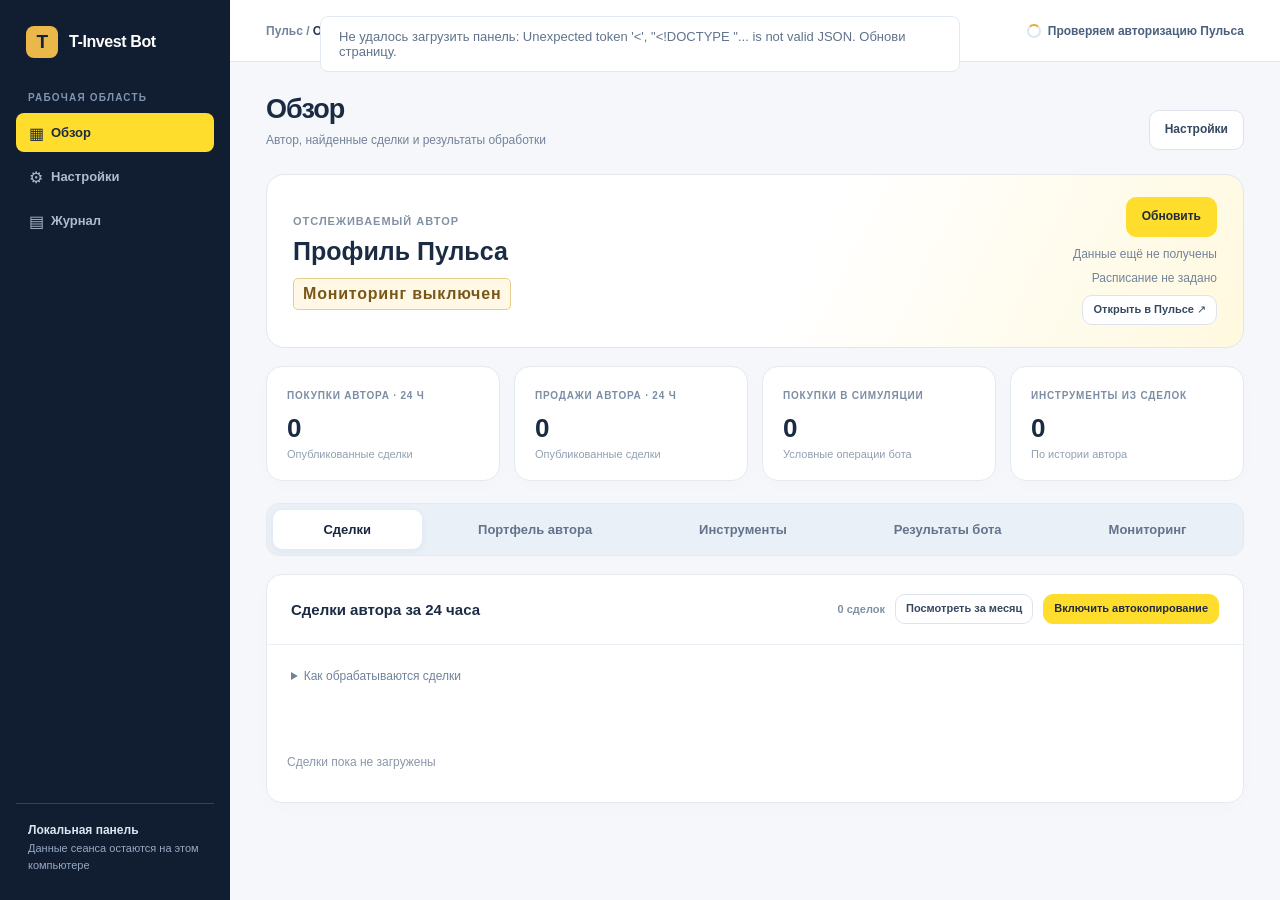
==== commit 1e840b78: "Clarify real Pulse copy trading uses the existing token, modes and limits" ====
--- a/demo/index.html
+++ b/demo/index.html
@@ -355,7 +355,7 @@
         <section class="view" id="view-settings">
           <div class="page-head"><div><h1>Настройки</h1><p class="subtle">Управление мониторингом, сделками и подключениями</p></div></div>
 <section class="panel settings-connections"><div class="panel-head"><h2>Статус подключения</h2></div><div class="panel-body"><div class="source-line"><span>Пульс</span><b id="auth-summary">—</b></div><div class="source-line"><span>Telegram-бот</span><b id="bot-summary">—</b></div><div class="source-line"><span>Брокерский счёт</span><b id="broker-summary">Не подключён</b></div><div class="source-line"><span>Торговый доступ</span><b id="trade-summary">Не подключён</b></div></div></section>
-          <div class="settings-tabs" role="tablist" aria-label="Разделы настроек"><button type="button" role="tab" id="settings-tab-general" data-settings-tab="general" aria-controls="settings-general" aria-selected="true" tabindex="0">Общие</button><button type="button" role="tab" id="settings-tab-limits" data-settings-tab="limits" aria-controls="settings-limits" aria-selected="false" tabindex="-1">Лимиты</button><button type="button" role="tab" id="settings-tab-policy" data-settings-tab="policy" aria-controls="settings-policy" aria-selected="false" tabindex="-1">Правила из ТЗ</button><button type="button" role="tab" id="settings-tab-api" data-settings-tab="api" aria-controls="settings-api" aria-selected="false" tabindex="-1">API и счета</button><button type="button" role="tab" id="settings-tab-telegram" data-settings-tab="telegram" aria-controls="settings-telegram" aria-selected="false" tabindex="-1">Telegram</button><button type="button" role="tab" id="settings-tab-account" data-settings-tab="account" aria-controls="settings-account" aria-selected="false" tabindex="-1" hidden>Мой кабинет</button></div><form id="settings-form" novalidate><div class="settings-tab-panel" id="settings-general" role="tabpanel" aria-labelledby="settings-tab-general"><section class="panel"><div class="panel-head"><div class="panel-title"><h2>Мониторинг и режим работы</h2><p class="subtle">Выбери автора, расписание и способ обработки сделок.</p></div></div><div class="panel-body"><div class="field"><label for="profile">Ссылка на профиль Пульса</label><input id="profile" type="url" required autocomplete="off"></div><label class="switch"><span><b>Мониторинг сделок Пульса</b><small>Читает новые сделки автора и показывает их в журнале.</small></span><input id="monitor-enabled" type="checkbox"></label><div class="schedule-box"><label class="switch"><span><b>Работать по расписанию</b><small>Дни недели и время по Москве · МСК, UTC+3</small></span><input id="schedule-enabled" type="checkbox"></label><div id="schedule-fields" hidden><div class="schedule-days" role="group" aria-label="Дни начала мониторинга"><label class="schedule-day"><input type="checkbox" name="schedule-day" value="0"><span>Пн</span></label><label class="schedule-day"><input type="checkbox" name="schedule-day" value="1"><span>Вт</span></label><label class="schedule-day"><input type="checkbox" name="schedule-day" value="2"><span>Ср</span></label><label class="schedule-day"><input type="checkbox" name="schedule-day" value="3"><span>Чт</span></label><label class="schedule-day"><input type="checkbox" name="schedule-day" value="4"><span>Пт</span></label><label class="schedule-day"><input type="checkbox" name="schedule-day" value="5"><span>Сб</span></label><label class="schedule-day"><input type="checkbox" name="schedule-day" value="6"><span>Вс</span></label></div><div class="field-row"><div class="field"><label for="schedule-start">Начало, МСК</label><input id="schedule-start" type="time" value="09:00" required></div><div class="field"><label for="schedule-end">Окончание, МСК</label><input id="schedule-end" type="time" value="19:00" required></div></div><p class="muted">Если окончание раньше начала, мониторинг продолжится на следующий день. После паузы бот отслеживает новые сделки; накопленные за перерыв автоматически не копирует.</p></div><p class="muted space-top">Без расписания мониторинг работает круглосуточно. Обновление портфеля и проверка выставленных заявок продолжаются во время паузы.</p></div><div class="field"><label for="interval">Интервал проверки, сек.</label><input id="interval" type="number" min="30" max="3600" required><small>От 30 до 3600 секунд</small></div><label class="switch"><span><b>Автоматически повторять сделки · симуляция</b><small>Новые покупки и продажи проходят через лимиты. Продажа без своей условной позиции пропускается. Для акций, облигаций и фондов лот условно равен 1.</small></span><input id="auto-buy" type="checkbox"></label><div class="field"><label for="real-mode">Реальная торговля</label><select id="real-mode"><option value="off">Выключена</option><option value="confirm">Подтверждать каждую заявку</option><option value="auto">Автоматически по лимитам</option></select><small>Нужен отдельный торговый токен и выбранный счёт. При реальной торговле симуляция выключается. Выключение режима не отменяет уже выставленные заявки.</small></div><label class="switch"><span><b>Разрешить реальные заявки из расширения</b><small>Дополнительное разрешение, по умолчанию выключено. Требуются свежие данные выбранного автора и портфеля; каждая заявка проходит лимиты, правила подтверждения и защиту от повторов. Включать только после проверки на реальном аккаунте.</small></span><input id="extension-live-enabled" type="checkbox"></label></div></section>
+          <div class="settings-tabs" role="tablist" aria-label="Разделы настроек"><button type="button" role="tab" id="settings-tab-general" data-settings-tab="general" aria-controls="settings-general" aria-selected="true" tabindex="0">Общие</button><button type="button" role="tab" id="settings-tab-limits" data-settings-tab="limits" aria-controls="settings-limits" aria-selected="false" tabindex="-1">Лимиты</button><button type="button" role="tab" id="settings-tab-policy" data-settings-tab="policy" aria-controls="settings-policy" aria-selected="false" tabindex="-1">Правила из ТЗ</button><button type="button" role="tab" id="settings-tab-api" data-settings-tab="api" aria-controls="settings-api" aria-selected="false" tabindex="-1">API и счета</button><button type="button" role="tab" id="settings-tab-telegram" data-settings-tab="telegram" aria-controls="settings-telegram" aria-selected="false" tabindex="-1">Telegram</button><button type="button" role="tab" id="settings-tab-account" data-settings-tab="account" aria-controls="settings-account" aria-selected="false" tabindex="-1" hidden>Мой кабинет</button></div><form id="settings-form" novalidate><div class="settings-tab-panel" id="settings-general" role="tabpanel" aria-labelledby="settings-tab-general"><section class="panel"><div class="panel-head"><div class="panel-title"><h2>Мониторинг и режим работы</h2><p class="subtle">Выбери автора, расписание и способ обработки сделок.</p></div></div><div class="panel-body"><div class="field"><label for="profile">Ссылка на профиль Пульса</label><input id="profile" type="url" required autocomplete="off"></div><label class="switch"><span><b>Мониторинг сделок Пульса</b><small>Читает новые сделки автора и показывает их в журнале.</small></span><input id="monitor-enabled" type="checkbox"></label><div class="schedule-box"><label class="switch"><span><b>Работать по расписанию</b><small>Дни недели и время по Москве · МСК, UTC+3</small></span><input id="schedule-enabled" type="checkbox"></label><div id="schedule-fields" hidden><div class="schedule-days" role="group" aria-label="Дни начала мониторинга"><label class="schedule-day"><input type="checkbox" name="schedule-day" value="0"><span>Пн</span></label><label class="schedule-day"><input type="checkbox" name="schedule-day" value="1"><span>Вт</span></label><label class="schedule-day"><input type="checkbox" name="schedule-day" value="2"><span>Ср</span></label><label class="schedule-day"><input type="checkbox" name="schedule-day" value="3"><span>Чт</span></label><label class="schedule-day"><input type="checkbox" name="schedule-day" value="4"><span>Пт</span></label><label class="schedule-day"><input type="checkbox" name="schedule-day" value="5"><span>Сб</span></label><label class="schedule-day"><input type="checkbox" name="schedule-day" value="6"><span>Вс</span></label></div><div class="field-row"><div class="field"><label for="schedule-start">Начало, МСК</label><input id="schedule-start" type="time" value="09:00" required></div><div class="field"><label for="schedule-end">Окончание, МСК</label><input id="schedule-end" type="time" value="19:00" required></div></div><p class="muted">Если окончание раньше начала, мониторинг продолжится на следующий день. После паузы бот отслеживает новые сделки; накопленные за перерыв автоматически не копирует.</p></div><p class="muted space-top">Без расписания мониторинг работает круглосуточно. Обновление портфеля и проверка выставленных заявок продолжаются во время паузы.</p></div><div class="field"><label for="interval">Интервал проверки, сек.</label><input id="interval" type="number" min="30" max="3600" required><small>От 30 до 3600 секунд</small></div><label class="switch"><span><b>Автоматически повторять сделки · симуляция</b><small>Новые покупки и продажи проходят через лимиты. Продажа без своей условной позиции пропускается. Для акций, облигаций и фондов лот условно равен 1.</small></span><input id="auto-buy" type="checkbox"></label><div class="field"><label for="real-mode">Реальная торговля</label><select id="real-mode"><option value="off">Выключена</option><option value="confirm">Подтверждать каждую заявку</option><option value="auto">Автоматически по лимитам</option></select><small>Нужен отдельный торговый токен и выбранный счёт. При реальной торговле симуляция выключается. Выключение режима не отменяет уже выставленные заявки.</small></div></div></section>
           </div>
           <div class="settings-tab-panel" id="settings-limits" role="tabpanel" aria-labelledby="settings-tab-limits" hidden><section class="panel"><div class="panel-head"><div class="panel-title"><h2>Лимиты сделок</h2><p class="subtle">Отдельные ограничения для покупок и продаж.</p></div></div><div class="panel-body"><div class="field"><label>Лимиты покупок</label><small>Для реальной торговли проверь суммы перед включением. Фактическая стоимость лота и ГО берутся из API брокера.</small></div><div class="rule-grid">
                 <div class="rule-box"><h3>Акции</h3><div class="field"><label for="stock-budget">Бюджет покупки, ₽</label><input id="stock-budget" type="number" min="1" max="10000000" required></div><div class="field"><label for="stock-lot">Максимальная цена одного лота, ₽</label><input id="stock-lot" type="number" min="1" max="10000000" required></div><div class="field"><label for="stock-position">Лимит позиции, ₽</label><input id="stock-position" type="number" min="1" max="10000000" required></div></div>
@@ -707,6 +707,9 @@
       if(!consents.children.length)consents.textContent='Разрешений без подтверждения нет';
     }
     function pulseDisplayStatus(state){
+      if (state.extension_mode && (state.extension_delivery?.manual_review||0)>0)
+        return {label:'Нужна сверка обработки сигналов',
+                detail:'Есть сигналы с неопределённым результатом после сбоя. Автоматическое повторение запрещено; проверь журнал брокера и данные кабинета.',error:true};
       if (state.extension_mode) {
         const deals=state.extension_trades||{},auth=state.extension_source||{};
         if(deals.last_status==='ok'&&deals.active)
@@ -890,23 +893,25 @@
       renderBroker(state);renderTrading(state);
       const profile=new URL(state.settings.profile_url).pathname.split('/').filter(Boolean).at(-1);
       el('profile-heading').textContent=profile+' · профиль Пульса';el('source-profile').textContent=profile;
-      el('source-mode').textContent=extensionMode?'Источник: расширение Brave · только чтение':
+      el('source-mode').textContent=extensionMode?'Пульс через Яндекс Браузер / Brave · '+(realMode==='off'?'демо':'торговый режим'):
          state.monitor.status==='scheduled'?'Ожидание расписания · МСК':realMode==='off'?(state.settings.monitoring_enabled?'Мониторинг включён':'Мониторинг выключен'):'Реальная торговля · '+(realMode==='auto'?'авто':'подтверждение');
       el('month-button').hidden=false;
       el('mode-badge').textContent=extensionMode
         ?(realMode==='off'?'Мониторинг из браузера · демо'
-          :state.settings.extension_live_enabled?'Реальные заявки · дополнительное разрешение включено':'Реальные заявки · источник заблокирован') :
+          :realMode==='auto'?'Реальные заявки · авто':'Реальные заявки · подтверждение') :
          state.monitor.status==='scheduled'?'Ожидание расписания · МСК':realMode==='off'?(state.settings.monitoring_enabled?'Мониторинг включён':'Мониторинг выключен'):'Реальные заявки · '+(realMode==='auto'?'авто':'подтверждение');
-      el('trade-top-status').textContent=extensionMode?'Расширение: наблюдение без брокерских заявок':realMode==='off'?'Брокерские заявки отключены':'Реальная торговля включена';
+      el('trade-top-status').textContent=extensionMode
+        ?(realMode==='off'?'Расширение · реальные заявки выключены'
+          :realMode==='auto'?'Реальные заявки · авто по лимитам'
+           :'Реальные заявки · подтверждение')
+        :realMode==='off'?'Брокерские заявки отключены':'Реальная торговля включена';
       autoCopyEnabled=state.settings.auto_demo_buy;
       el('auto-copy-button').textContent=autoCopyEnabled?'Остановить автокопирование':'Включить автокопирование';
       el('auto-copy-button').className=autoCopyEnabled?'button neutral small':'button small';
       el('auto-copy-button').hidden=realMode!=='off';
       el('copy-note').textContent=realMode==='auto'?'Новые сделки проверяются по лимитам и отправляются брокеру лимитными заявками. Для прошлых покупок подготовь заявку кнопкой в строке.':realMode==='confirm'?'Новые сделки ожидают подтверждения в журнале. Для прошлых покупок подготовь заявку кнопкой в строке.':autoCopyEnabled?'Новые покупки и продажи повторяются условно по лимитам. Кнопки в строках позволяют обработать ранее опубликованные покупки за 24 часа. Реальных заявок нет.':'Кнопки в строках условно повторяют покупки за 24 часа. Автокопирование новых сделок выключено. Реальных заявок нет.';
       if(extensionMode)el('copy-note').textContent=realMode!=='off'
-        ?(state.settings.extension_live_enabled
-          ?'Расширение: реальные заявки требуют свежего подтверждённого портфеля, брокерского токена и сохранённого разрешения. Не проверено с живым брокером.'
-          :'Реальные брокерские заявки из расширения заблокированы дополнительным переключателем. Настройки торгового счёта сохранены.')
+        ?'Новые сделки из авторизованного браузера проходят существующие настройки реальной торговли: токен, счёт, лимиты и подтверждения. Исторические сделки за месяц не копируются.'
         :autoCopyEnabled
           ?'Новые сделки из браузера обрабатываются в демо-режиме по сохранённым лимитам и правилам подтверждения. Исторические сделки только для просмотра.'
           :'Демо-копирование новых сделок из браузера выключено. Включи его кнопкой; реальные заявки по расширению пока заблокированы.';
@@ -956,7 +961,7 @@
     async function load(){
       const state=await api('/api/state');
       el('profile').value=state.settings.profile_url;el('interval').value=state.settings.poll_seconds;el('chat').value=state.settings.chat_id;
-      el('paused').checked=state.settings.paused;el('auto-buy').checked=state.settings.auto_demo_buy;el('monitor-enabled').checked=state.settings.monitoring_enabled;el('real-mode').value=state.settings.real_mode||'off';el('extension-live-enabled').checked=Boolean(state.settings.extension_live_enabled);fillRules(state.settings.rules);
+      el('paused').checked=state.settings.paused;el('auto-buy').checked=state.settings.auto_demo_buy;el('monitor-enabled').checked=state.settings.monitoring_enabled;el('real-mode').value=state.settings.real_mode||'off';fillRules(state.settings.rules);
       const policy=state.settings.policy||{enabled:false,position_cap_enabled:false,position_percent:10,confirm_existing:true,confirm_low_profit:true,min_profit_percent:"0.15",yield_unit:"unknown"};
       el("policy-enabled").checked=policy.enabled;el("policy-existing").checked=policy.confirm_existing;el("policy-profit").checked=policy.confirm_low_profit;el("policy-threshold").value=policy.min_profit_percent;el("policy-yield-unit").value=policy.yield_unit||"unknown";el("policy-remaining").checked=policy.confirm_remaining!==false;el("policy-position-cap").checked=policy.position_cap_enabled;el("policy-position-percent").value=policy.position_percent;el("policy-short-demo").checked=Boolean(policy.short_simulation);el("policy-telegram").checked=Boolean(policy.telegram_controls);
       const schedule=state.settings.schedule||{enabled:false,days:[0,1,2,3,4],start:"09:00",end:"19:00"};
@@ -1001,7 +1006,7 @@
     el("schedule-enabled").addEventListener("change",()=>{el("schedule-fields").hidden=!el("schedule-enabled").checked;});
     el('settings-form').addEventListener('submit',async event=>{
       event.preventDefault();if(!validateSettings())return;const message=el('settings-message');
-      try{const saved=await api('/api/settings',{profile_url:el('profile').value,poll_seconds:Number(el('interval').value),chat_id:el('chat').value,telegram_token:el('token').value,paused:el('paused').checked,monitoring_enabled:el('monitor-enabled').checked,auto_demo_buy:el('auto-buy').checked,real_mode:el('real-mode').value,extension_live_enabled:el('extension-live-enabled').checked,rules:ruleValues(),policy:{telegram_controls:el("policy-telegram").checked,short_simulation:el("policy-short-demo").checked,enabled:el("policy-enabled").checked,confirm_existing:el("policy-existing").checked,confirm_low_profit:el("policy-profit").checked,min_profit_percent:el("policy-threshold").value,yield_unit:el("policy-yield-unit").value,confirm_remaining:el("policy-remaining").checked,position_cap_enabled:el("policy-position-cap").checked,position_percent:Number(el("policy-position-percent").value)},schedule:{enabled:el("schedule-enabled").checked,days:[...document.querySelectorAll('[name="schedule-day"]:checked')].map(input=>Number(input.value)),start:el("schedule-start").value,end:el("schedule-end").value}});
+      try{const saved=await api('/api/settings',{profile_url:el('profile').value,poll_seconds:Number(el('interval').value),chat_id:el('chat').value,telegram_token:el('token').value,paused:el('paused').checked,monitoring_enabled:el('monitor-enabled').checked,auto_demo_buy:el('auto-buy').checked,real_mode:el('real-mode').value,rules:ruleValues(),policy:{telegram_controls:el("policy-telegram").checked,short_simulation:el("policy-short-demo").checked,enabled:el("policy-enabled").checked,confirm_existing:el("policy-existing").checked,confirm_low_profit:el("policy-profit").checked,min_profit_percent:el("policy-threshold").value,yield_unit:el("policy-yield-unit").value,confirm_remaining:el("policy-remaining").checked,position_cap_enabled:el("policy-position-cap").checked,position_percent:Number(el("policy-position-percent").value)},schedule:{enabled:el("schedule-enabled").checked,days:[...document.querySelectorAll('[name="schedule-day"]:checked')].map(input=>Number(input.value)),start:el("schedule-start").value,end:el("schedule-end").value}});
         el('profile').value=saved.settings.profile_url;el('token').value='';message.className='toast';message.textContent='Настройки сохранены';await refresh();
       }catch(error){message.className='toast error';message.textContent=error.message;}
     });
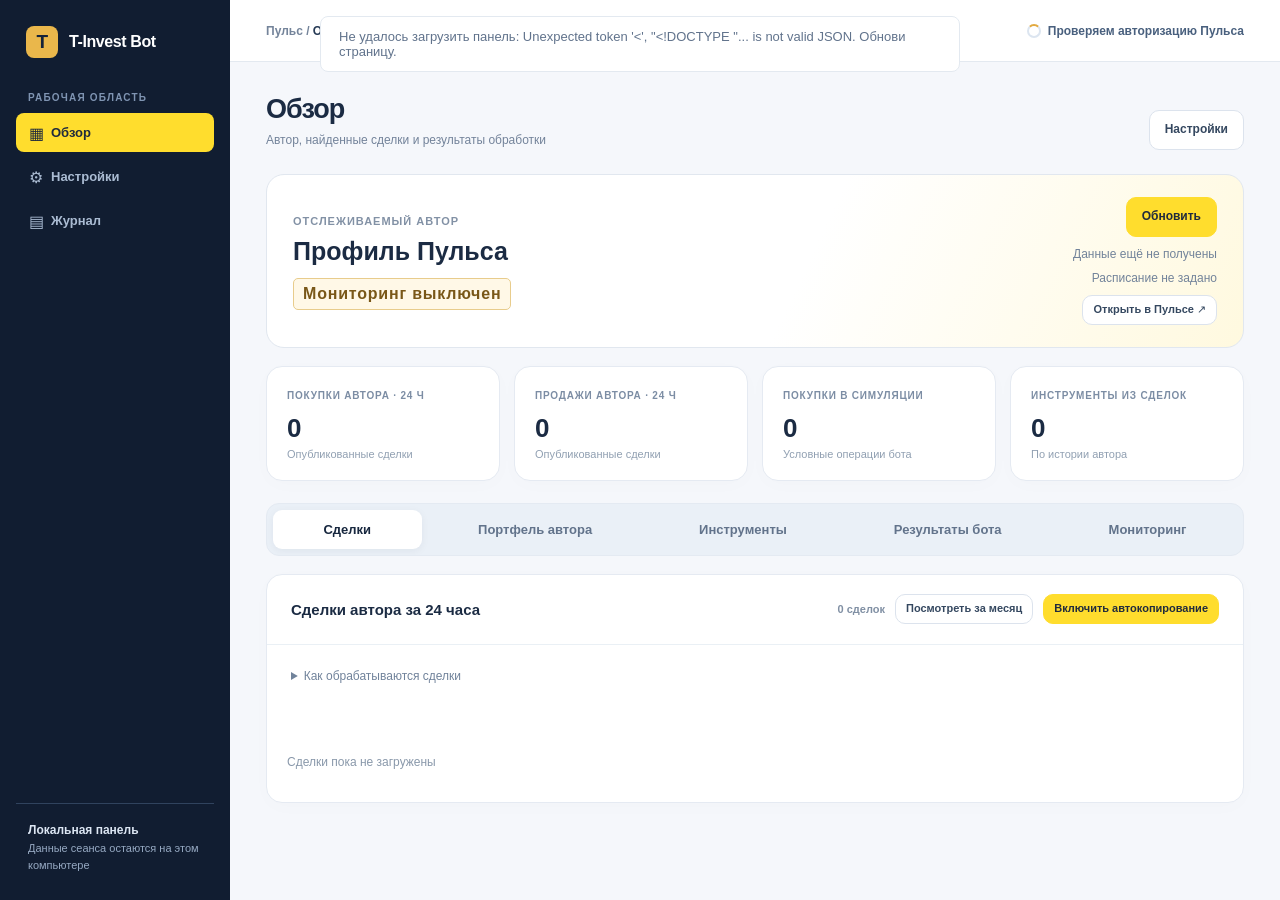
==== commit a3d77fc9: "Align client installation and trading messages with restored existing broker modes" ====
--- a/demo/index.html
+++ b/demo/index.html
@@ -345,7 +345,7 @@
                   <p>6. История за 24 часа и 30 дней загрузится постепенно. Прогресс виден в разделе «Сделки».</p>
                   <p>7. Для загрузки портфеля нажми в расширении «Портфель автора», затем на сайте банка открой «Портфель» → «Компании». Видимые позиции и доли появятся в одноимённой вкладке админки.</p>
                   <p class="muted">Для Brave установка аналогична через <code>brave://extensions/</code>. При обновлении расширения замени файлы и нажми «Обновить» в списке расширений.</p>
-                  <p class="muted">Браузеры не разрешают сайтам устанавливать распакованные расширения автоматически. Включение реальных заявок к этому расширению не относится.</p>
+                  <p class="muted">Расширение заменяет серверный вход в Пульс. Демо- и реальная торговля управляются прежними настройками клиента: токен, счёт, режим, лимиты и подтверждения.</p>
                 </div>
                 <p class="muted space-top" id="extension-note">Расширение контролирует только авторизацию раз в 2 минуты. Автор выбирается в админке. При потере входа придёт одно уведомление Telegram.</p>
                 <p id="overview-progress">Проверяем подключение к Пульсу</p><p class="muted space-top" id="source-message">Подключаемся к Пульсу…</p>
@@ -879,7 +879,7 @@
       el('extension-status').textContent = statuses[extensionState.last_status] || 'Не подключено';
       el('extension-last').textContent = extensionState.last_report ? fmtDate(extensionState.last_report) : '—';
       el('extension-note').textContent = extensionState.last_error ||
-        'Расширение проверяет вход в банк и передаёт опубликованные сделки в этот кабинет. Реальные заявки из расширения не исполняются.';
+        'Расширение проверяет вход в банк и передаёт новые сделки в кабинет. Если клиент включил реальную торговлю, заявки проходят через существующий T-Invest API и настройки лимитов.';
       const loginButton=el('extension-login');
       const profileLink = new URL(state.settings.profile_url);
       profileLink.pathname = profileLink.pathname.replace(
@@ -914,7 +914,7 @@
         ?'Новые сделки из авторизованного браузера проходят существующие настройки реальной торговли: токен, счёт, лимиты и подтверждения. Исторические сделки за месяц не копируются.'
         :autoCopyEnabled
           ?'Новые сделки из браузера обрабатываются в демо-режиме по сохранённым лимитам и правилам подтверждения. Исторические сделки только для просмотра.'
-          :'Демо-копирование новых сделок из браузера выключено. Включи его кнопкой; реальные заявки по расширению пока заблокированы.';
+          :'Демо-копирование новых сделок выключено. Включи его кнопкой либо выбери реальную торговлю в настройках с подключённым торговым токеном.';
       const pulse=pulseDisplayStatus(state);
       el('source-status').textContent=pulse.label;
       el('source-status').title=pulse.detail;
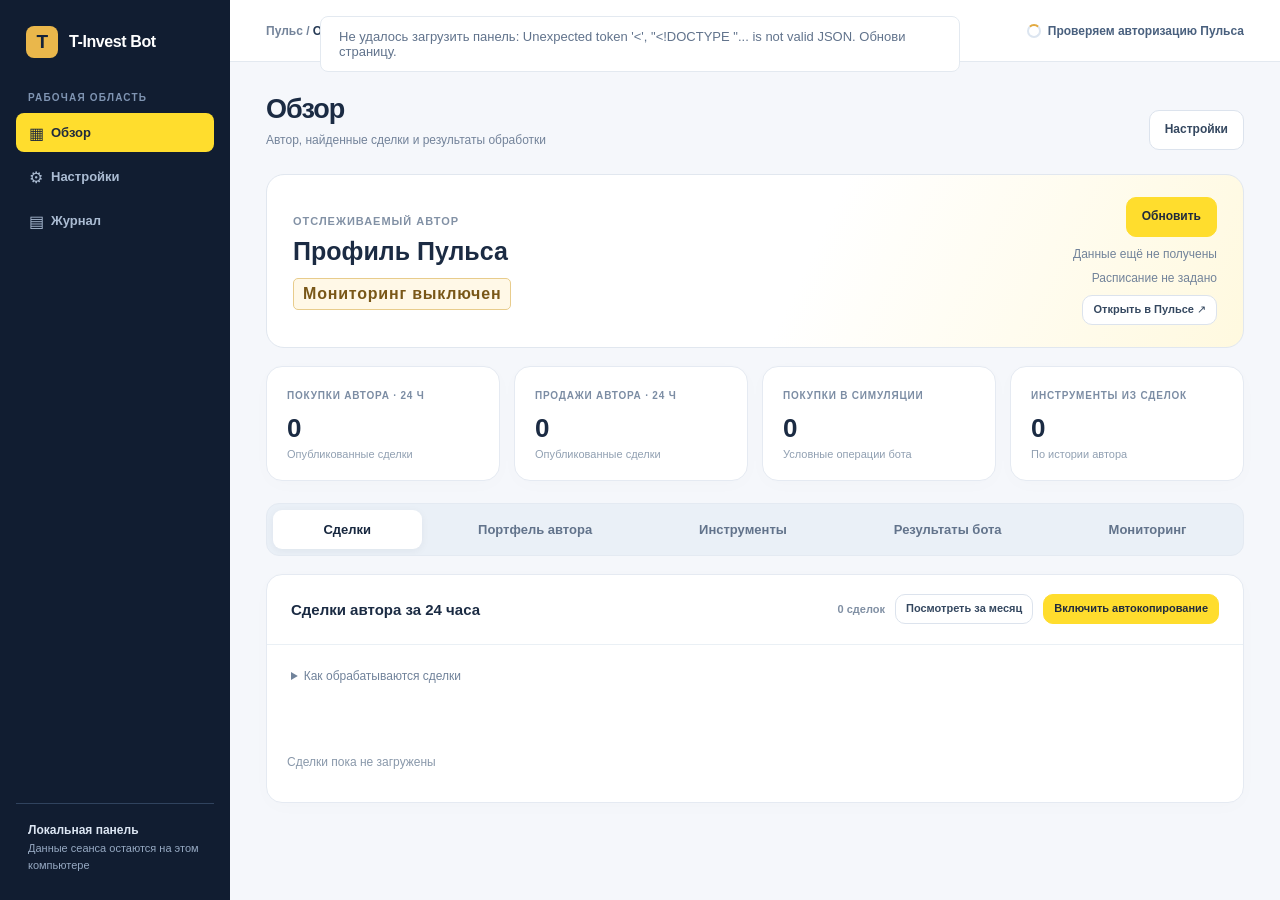
==== commit 22a556a6: "Update dashboard install guide: key identifies client, never request author's bank login" ====
--- a/demo/index.html
+++ b/demo/index.html
@@ -329,7 +329,7 @@
                 <div class="source-line"><span>Последняя проверка</span><b id="last-check">—</b></div>
                 <div class="source-line"><span>Контроль входа (Яндекс Браузер / Brave)</span><b id="extension-status">Не подключено</b></div>
                 <div class="source-line"><span>Последняя проверка входа</span><b id="extension-last">—</b></div>
-                <a class="button neutral small space-top" id="extension-login" target="_blank" rel="noopener noreferrer">Войти в Пульс</a>
+                <a class="button neutral small space-top" id="extension-login" target="_blank" rel="noopener noreferrer">Открыть сделки автора</a>
                 <div class="form-actions space-top" style="flex-wrap:wrap">
                   <a class="button small" id="extension-download" href="/api/extension/download.zip" download="t-invest-pulse-extension.zip">Скачать расширение (.zip)</a>
                   <button class="button neutral small" id="extension-install" type="button" aria-expanded="false" aria-controls="extension-guide">Как установить</button>
@@ -340,8 +340,8 @@
                   <p>1. Скачай ZIP и распакуй архив в постоянную папку <code>t-invest-pulse-extension</code>.</p>
                   <p>2. Открой в Яндекс Браузере <code>browser://extensions</code>.</p>
                   <p>3. Включи «Режим разработчика» и нажми «Загрузить распакованное расширение». Выбери папку, где лежит <code>manifest.json</code>.</p>
-                  <p>4. Скопируй ключ из своего кабинета. В расширении укажи URL панели, свой логин и ключ. Автор выбирается только в админке.</p>
-                  <p>5. Нажми «Проверить связь» → «Войти и начать». Авторизуйся в Пульсе и оставь вкладку «Сделки» открытой.</p>
+                  <p>4. Скопируй ключ из своего кабинета. В расширении укажи URL панели и ключ своего кабинета. Имя клиента определяется автоматически по ключу. Автор выбирается только в админке.</p>
+                  <p>5. Нажми «Проверить связь», включи передачу данных и сохрани настройки. Затем нажми «Открыть сделки автора». Расширение не входит в чужой банковский аккаунт и не сбрасывает твой.</p>
                   <p>6. История за 24 часа и 30 дней загрузится постепенно. Прогресс виден в разделе «Сделки».</p>
                   <p>7. Для загрузки портфеля нажми в расширении «Портфель автора», затем на сайте банка открой «Портфель» → «Компании». Видимые позиции и доли появятся в одноимённой вкладке админки.</p>
                   <p class="muted">Для Brave установка аналогична через <code>brave://extensions/</code>. При обновлении расширения замени файлы и нажми «Обновить» в списке расширений.</p>
@@ -719,7 +719,7 @@
           return {label:'Расширение выключено',detail:'Включи мониторинг в Brave, если хочешь получать сделки.',warning:true};
         if(auth.last_status==='login_required')
           return {label:'Требуется вход в Пульс',
-                  detail:'Открой расширение Brave и нажми «Войти в Пульс».',error:true};
+                  detail:'Для API Пульса может понадобиться собственная банковская сессия клиента. Расширение не выполняет вход.',error:true};
         if(deals.last_status==='unavailable'||deals.last_status==='rate_limited')
           return {label:'Пульс: ждём данные из Brave',
                   detail:deals.last_error||'Открой страницу «Сделки» в Brave и нажми F5.',warning:true};
@@ -775,7 +775,7 @@
       if(!items.length){box.textContent='Нет событий авторизации';return;}
       const info=document.createElement('p');
       info.className='subtle';
-      info.textContent='Контроль авторизации Brave · только вход в банк';
+      info.textContent='Контроль доступности API Пульса через браузер клиента';
       box.append(info);
       const archived=document.createElement('details');
       archived.className='space-top';
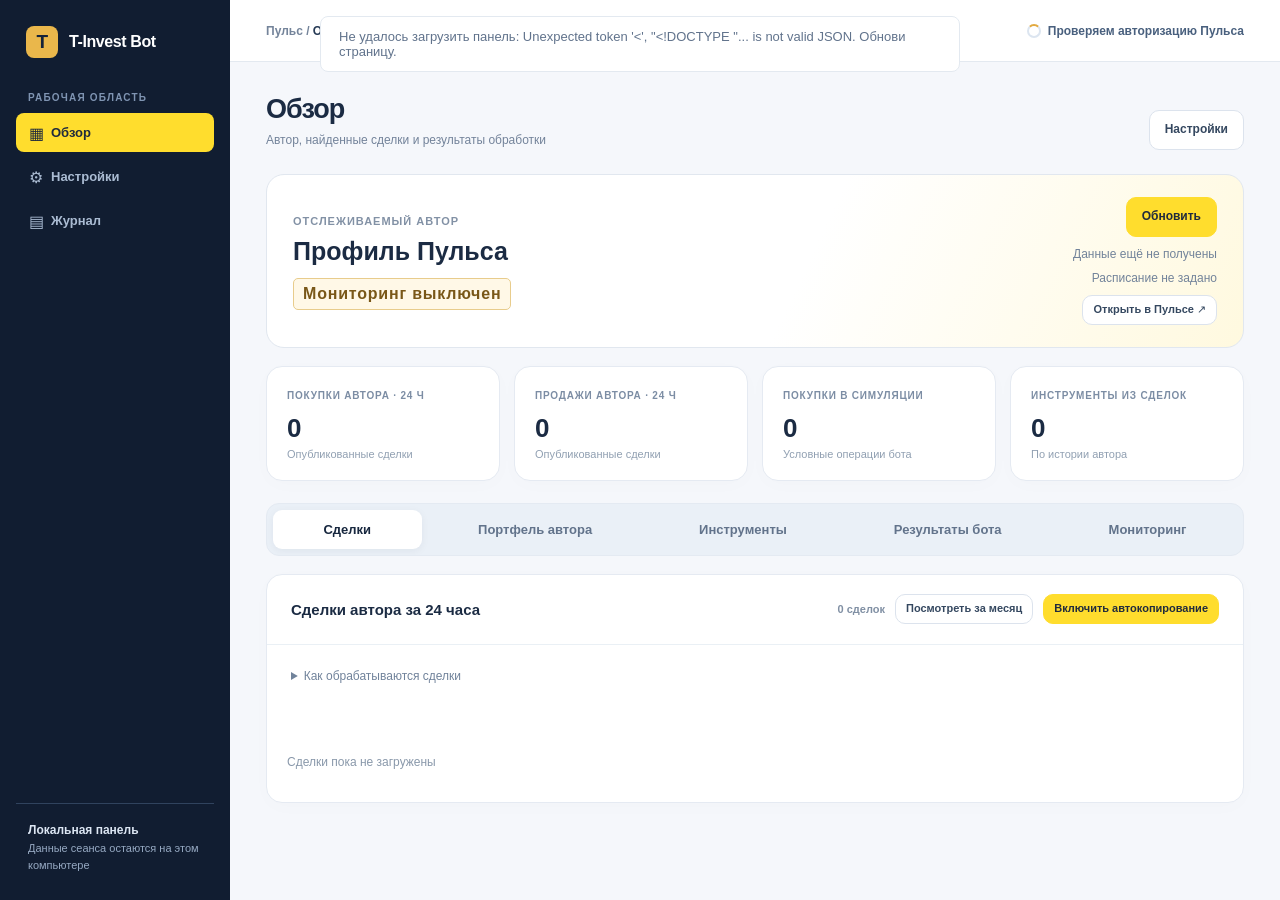
==== commit 09f2178c: "Display portfolio freshness and stale-data trading hold clearly in author dashboard" ====
--- a/demo/index.html
+++ b/demo/index.html
@@ -648,6 +648,9 @@
     el('instrument-search').addEventListener('input',()=>{instrumentLimit=60;renderInstruments();});
     function authorPortfolioView(state){
       const p=state.investor_portfolio||{},m=state.monitor||{};
+      if(p.status==='stale'||p.status==='error')return {rows:[],
+        message:(p.status==='stale'?'Портфель устарел':'Ошибка проверки портфеля')+' · '+(p.message||'Открой «Портфель → Компании»'),
+        empty:'Данные предыдущего снимка не используются для решений по позициям. Открой вкладку «Компании» в браузере автора.'};
       if(state.auth.status!=='authenticated')return {rows:[],message:'Ждём подключения Пульса',empty:'Портфель появится после подключения и проверки автора.'};
       if(p.profile_url&&p.profile_url!==state.settings.profile_url)return {rows:[],message:'Проверяем портфель выбранного автора',empty:'Загружаем позиции нового автора.'};
       const rows=p.rows||[];
@@ -657,7 +660,10 @@
     }
     function renderInvestorPortfolio(state){
       const portfolio=state.investor_portfolio||{};
-      el('investor-portfolio-status').textContent='Портфель '+(state.settings.profile_url.split('/profile/')[1]?.split('/')[0]||'выбранного автора')+' · '+(portfolio.message||'Портфель автора ещё не проверен')+(portfolio.checked_at?' · '+fmtDate(portfolio.checked_at):'');
+      el('investor-portfolio-status').textContent='Портфель '+(state.settings.profile_url.split('/profile/')[1]?.split('/')[0]||'выбранного автора')+
+        ' · '+(portfolio.message||'Портфель автора ещё не проверен')+
+        (portfolio.last_success_at?' · последний подтверждённый снимок: '+fmtDate(portfolio.last_success_at):'')+
+        (portfolio.fresh?' · актуален':' · не используется для зависимых торговых решений');
       const view=authorPortfolioView(state);
       el('overview-portfolio-status').textContent=view.message;
       el('overview-portfolio-count').textContent=view.rows.length?view.rows.length+' позиций':'Ждём данные';
